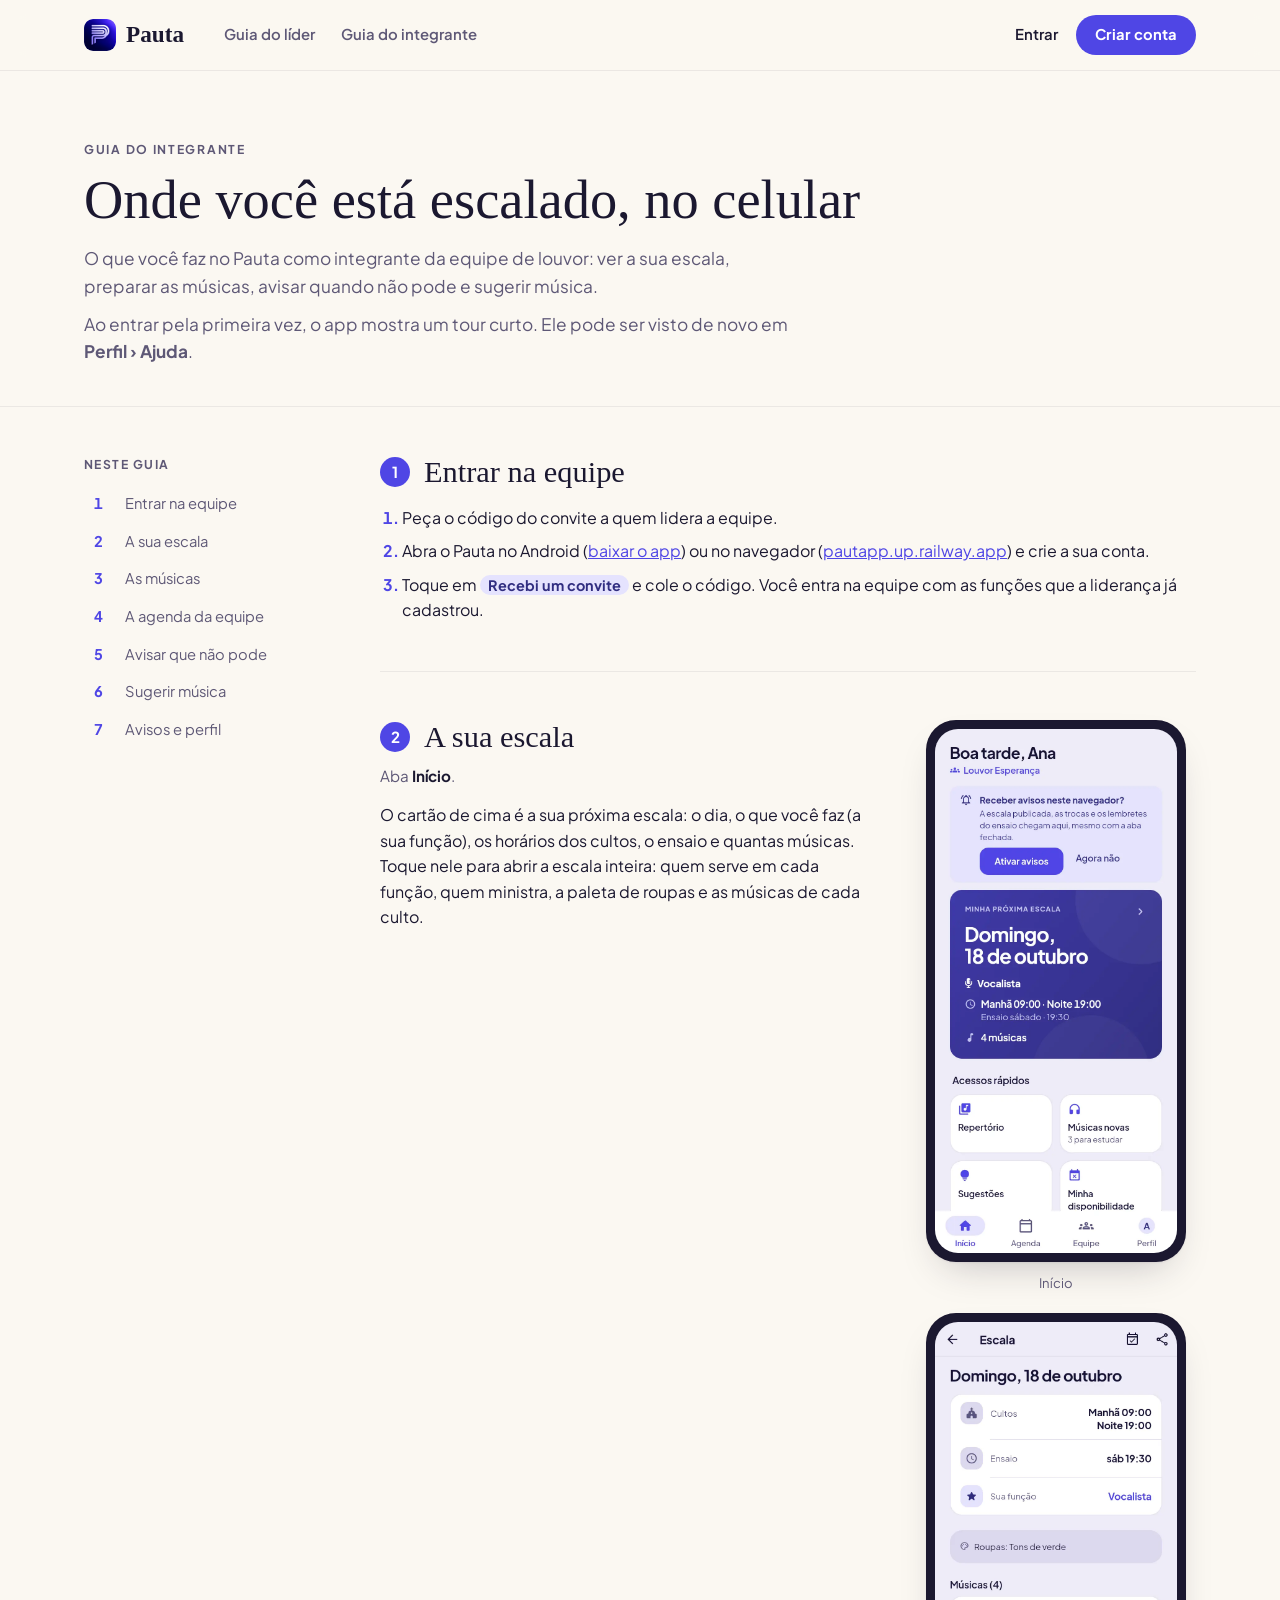
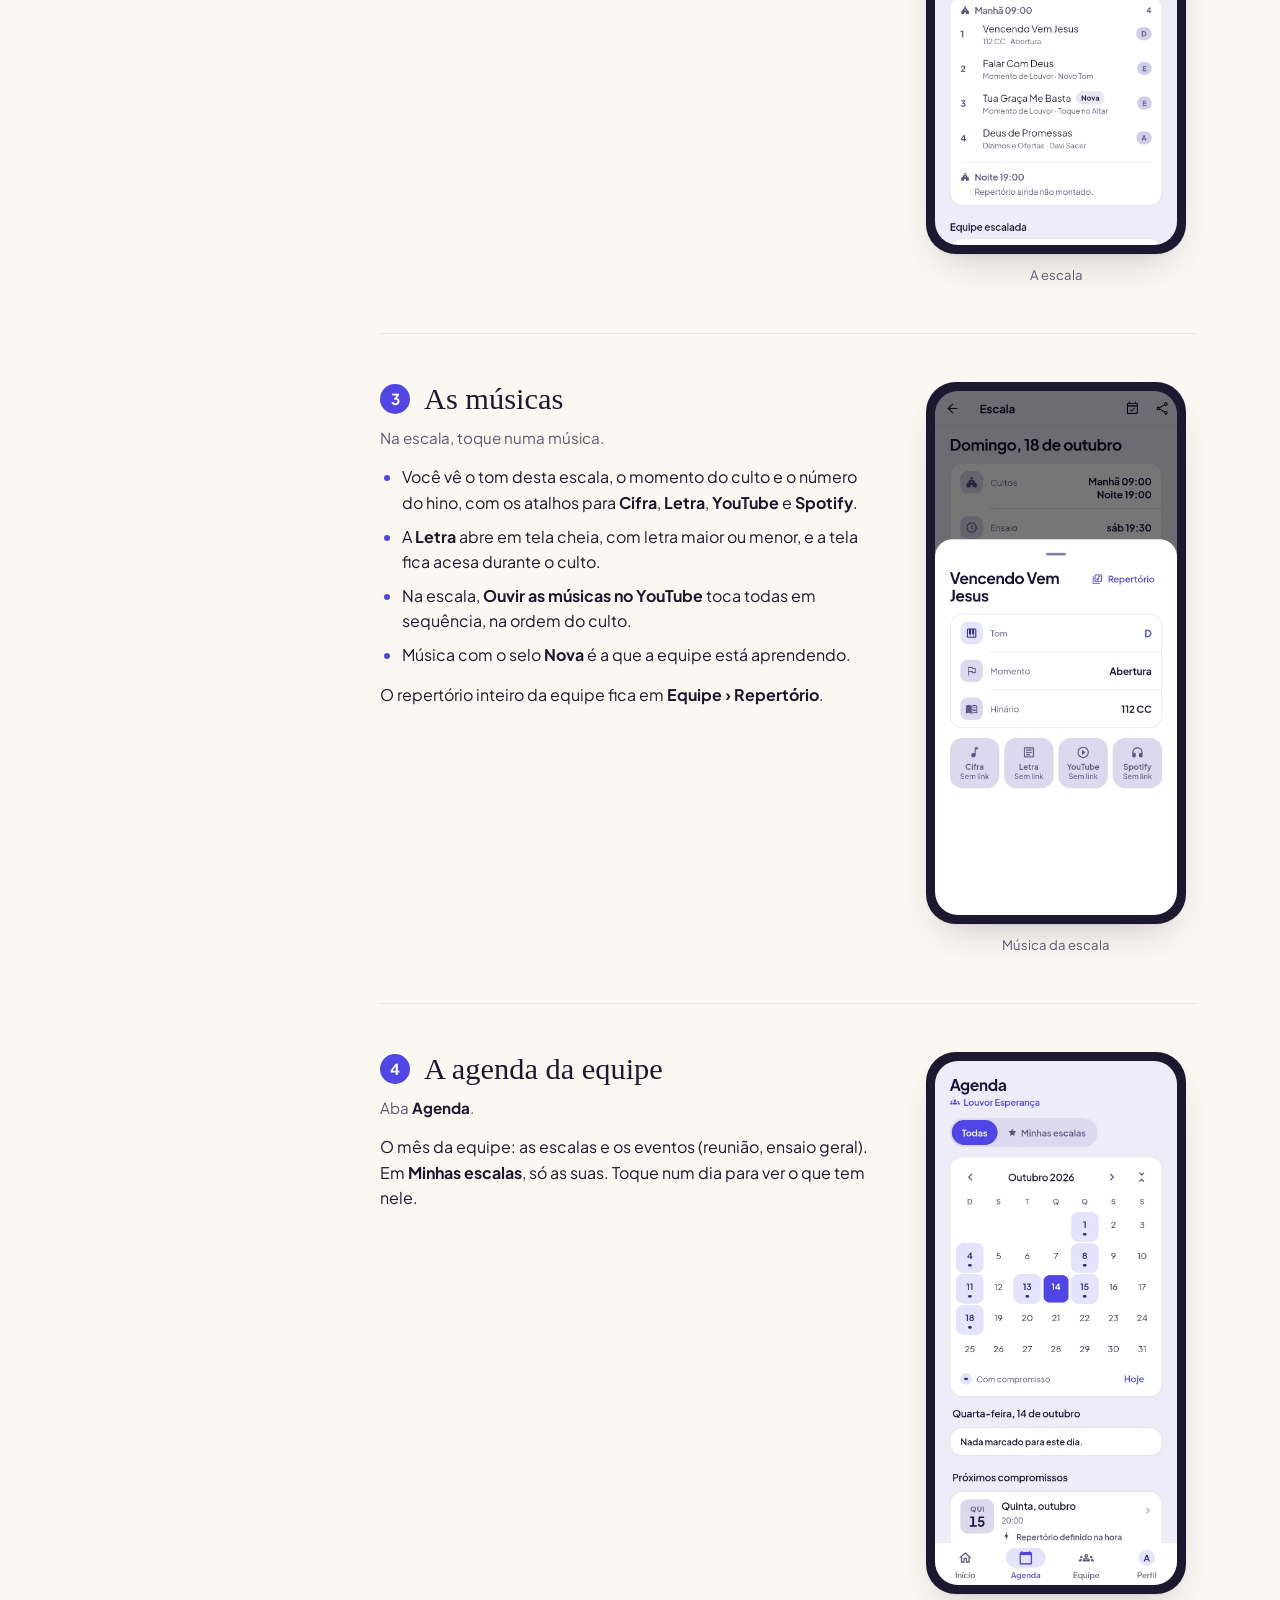
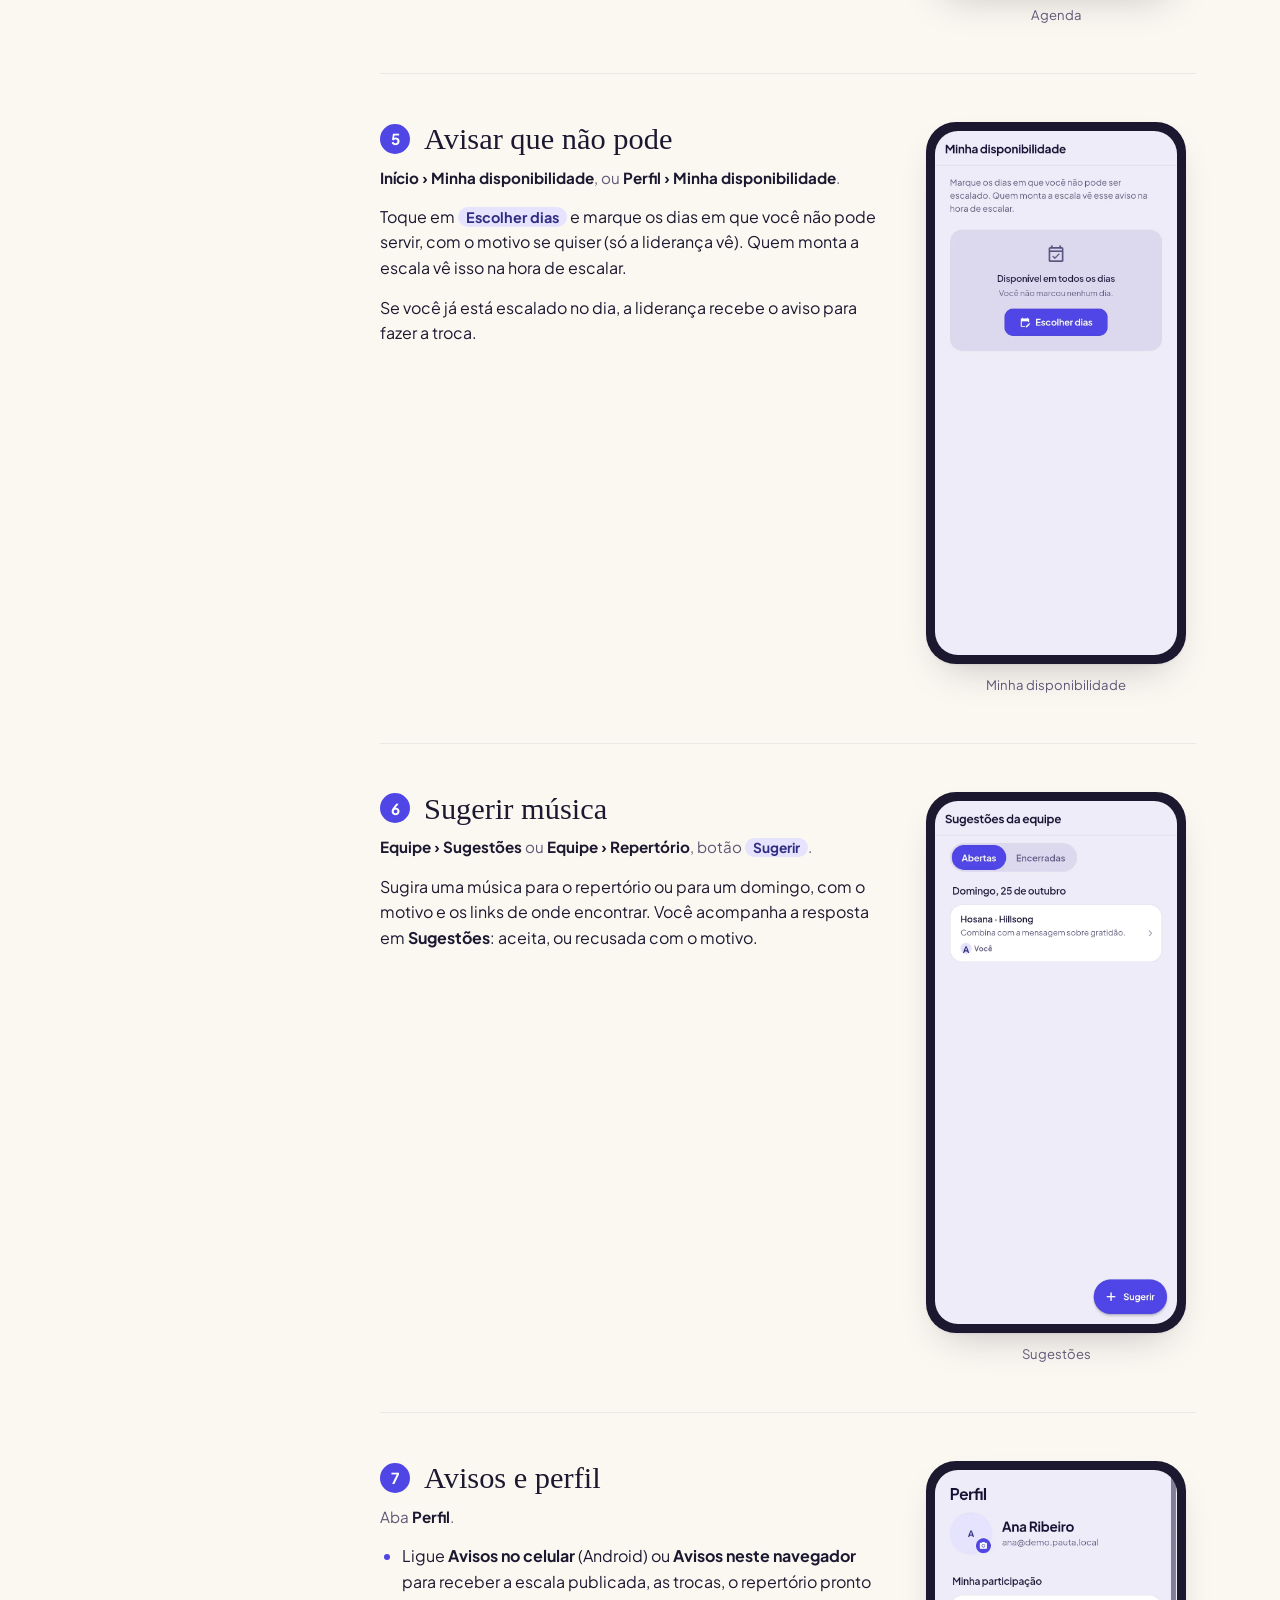
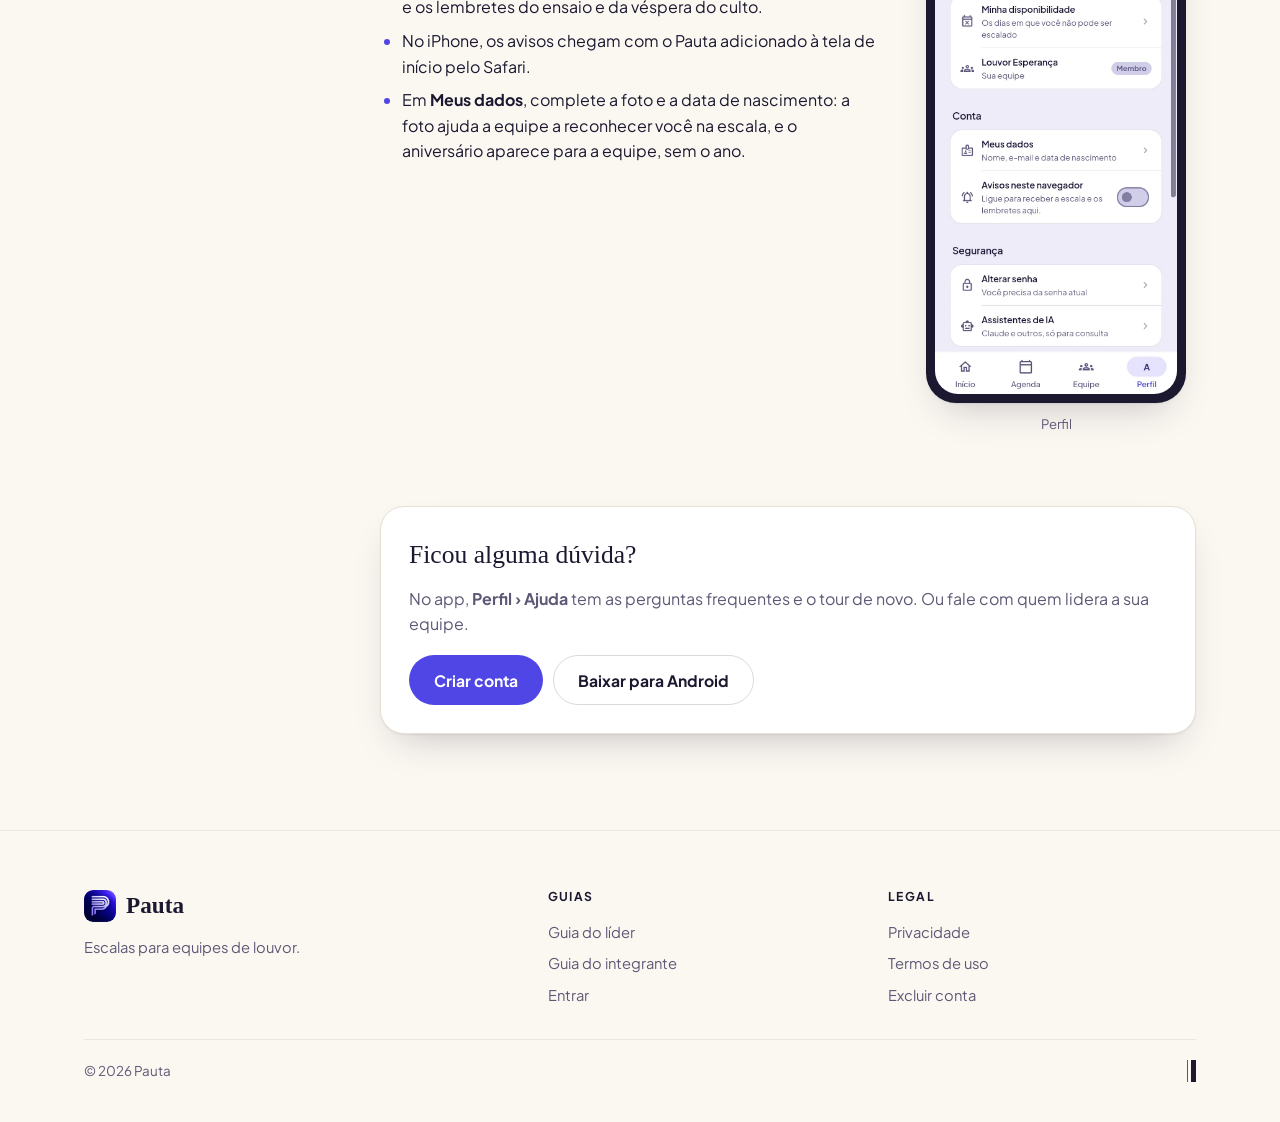
==== guia/integrante.html @ c41eb075 "Guias do líder e do integrante (guia/lider.html, guia/integrante.html): passo a passo com capturas r" ====
<!DOCTYPE html>
<html lang="pt-BR">
<head>
  <meta charset="UTF-8">
  <meta name="viewport" content="width=device-width, initial-scale=1">
  <title>Guia do integrante — Pauta</title>
  <meta name="description" content="Como entrar na equipe pelo convite, ver onde você está escalado, ouvir as músicas, avisar que não pode e sugerir música no Pauta.">
  <meta name="theme-color" content="#FBF8F2">
  <link rel="icon" type="image/png" sizes="32x32" href="/assets/img/icon-32.png">
  <link rel="apple-touch-icon" href="/assets/img/icon-180.png">
  <link rel="preload" href="/assets/fonts/PlusJakartaSans-Regular.ttf" as="font" type="font/ttf" crossorigin>
  <link rel="stylesheet" href="/assets/styles.css">

  <meta property="og:type" content="article">
  <meta property="og:locale" content="pt_BR">
  <meta property="og:site_name" content="Pauta">
  <meta property="og:title" content="Guia do integrante — Pauta">
  <meta property="og:description" content="Onde você está escalado, as músicas e os avisos, no celular.">
  <meta property="og:url" content="https://pauta-louvor.up.railway.app/guia/integrante.html">
  <meta property="og:image" content="https://pauta-louvor.up.railway.app/assets/img/og.png">
  <link rel="canonical" href="https://pauta-louvor.up.railway.app/guia/integrante.html">
  <!--
    Descreve o app de hoje, com capturas da equipe fictícia "Louvor Esperança"
    (banco local). Mudou um fluxo citado aqui: mude o guia e a captura na
    mesma entrega. Ver docs/produto/onboarding.md, "Mapa do conteúdo".
  -->
</head>
<body>
  <a class="skip" href="#conteudo">Pular para o conteúdo</a>

  <header class="topbar">
    <div class="wrap">
      <a class="brand" href="/" aria-label="Pauta, início">
        <img src="/assets/img/icon-96.png" alt="" width="32" height="32">
        <span>Pauta</span>
      </a>
      <nav class="nav" aria-label="Guias">
        <a href="/guia/lider.html">Guia do líder</a>
        <a href="/guia/integrante.html" aria-current="page">Guia do integrante</a>
      </nav>
      <div class="topbar-actions">
        <a class="login" href="https://pautapp.up.railway.app/#/login">Entrar</a>
        <a class="btn btn-primary btn-sm" href="https://pautapp.up.railway.app/#/cadastro">Criar conta</a>
      </div>
    </div>
  </header>

  <main id="conteudo">
    <section class="guia-topo">
      <div class="wrap">
        <span class="eyebrow">Guia do integrante</span>
        <h1>Onde você está escalado, no celular</h1>
        <p class="lead">O que você faz no Pauta como integrante da equipe de louvor: ver a sua escala, preparar as músicas, avisar quando não pode e sugerir música.</p>
        <p class="lead">Ao entrar pela primeira vez, o app mostra um tour curto. Ele pode ser visto de novo em <b>Perfil › Ajuda</b>.</p>
      </div>
    </section>

    <div class="wrap guia">
      <nav class="indice" aria-label="Neste guia">
        <details open>
          <summary>Neste guia</summary>
          <h2>Neste guia</h2>
          <ol>
            <li><a href="#entrar">Entrar na equipe</a></li>
            <li><a href="#escala">A sua escala</a></li>
            <li><a href="#musicas">As músicas</a></li>
            <li><a href="#agenda">A agenda da equipe</a></li>
            <li><a href="#disponibilidade">Avisar que não pode</a></li>
            <li><a href="#sugerir">Sugerir música</a></li>
            <li><a href="#avisos">Avisos e perfil</a></li>
          </ol>
        </details>
      </nav>

      <div>
        <section class="passo so-texto" id="entrar">
          <div>
            <h2><span class="n">1</span>Entrar na equipe</h2>
            <ol>
              <li>Peça o código do convite a quem lidera a equipe.</li>
              <li>Abra o Pauta no Android (<a href="https://github.com/simonscabello/pauta-app/releases/latest/download/louve.apk">baixar o app</a>) ou no navegador (<a href="https://pautapp.up.railway.app">pautapp.up.railway.app</a>) e crie a sua conta.</li>
              <li>Toque em <kbd>Recebi um convite</kbd> e cole o código. Você entra na equipe com as funções que a liderança já cadastrou.</li>
            </ol>
          </div>
        </section>

        <section class="passo" id="escala">
          <div>
            <h2><span class="n">2</span>A sua escala</h2>
            <p class="onde">Aba <b>Início</b>.</p>
            <p>O cartão de cima é a sua próxima escala: o dia, o que você faz (a sua função), os horários dos cultos, o ensaio e quantas músicas. Toque nele para abrir a escala inteira: quem serve em cada função, quem ministra, a paleta de roupas e as músicas de cada culto.</p>
          </div>
          <div class="telas">
            <figure class="celular"><div class="moldura"><img src="/assets/img/guia/membro-inicio-202610.webp" alt="Início, com a próxima escala da pessoa no topo" width="390" height="844" loading="lazy"></div><figcaption>Início</figcaption></figure>
            <figure class="celular"><div class="moldura"><img src="/assets/img/guia/membro-escala-202610.webp" alt="A escala, com cultos, ensaio, a sua função e as músicas" width="390" height="844" loading="lazy"></div><figcaption>A escala</figcaption></figure>
          </div>
        </section>

        <section class="passo" id="musicas">
          <div>
            <h2><span class="n">3</span>As músicas</h2>
            <p class="onde">Na escala, toque numa música.</p>
            <ul>
              <li>Você vê o tom desta escala, o momento do culto e o número do hino, com os atalhos para <b>Cifra</b>, <b>Letra</b>, <b>YouTube</b> e <b>Spotify</b>.</li>
              <li>A <b>Letra</b> abre em tela cheia, com letra maior ou menor, e a tela fica acesa durante o culto.</li>
              <li>Na escala, <b>Ouvir as músicas no YouTube</b> toca todas em sequência, na ordem do culto.</li>
              <li>Música com o selo <b>Nova</b> é a que a equipe está aprendendo.</li>
            </ul>
            <p>O repertório inteiro da equipe fica em <b>Equipe › Repertório</b>.</p>
          </div>
          <div class="telas">
            <figure class="celular"><div class="moldura"><img src="/assets/img/guia/membro-musica-202610.webp" alt="Detalhe da música na escala, com tom, momento, hinário e os atalhos" width="390" height="844" loading="lazy"></div><figcaption>Música da escala</figcaption></figure>
          </div>
        </section>

        <section class="passo" id="agenda">
          <div>
            <h2><span class="n">4</span>A agenda da equipe</h2>
            <p class="onde">Aba <b>Agenda</b>.</p>
            <p>O mês da equipe: as escalas e os eventos (reunião, ensaio geral). Em <b>Minhas escalas</b>, só as suas. Toque num dia para ver o que tem nele.</p>
          </div>
          <div class="telas">
            <figure class="celular"><div class="moldura"><img src="/assets/img/guia/membro-agenda-202610.webp" alt="Agenda com o calendário do mês" width="390" height="844" loading="lazy"></div><figcaption>Agenda</figcaption></figure>
          </div>
        </section>

        <section class="passo" id="disponibilidade">
          <div>
            <h2><span class="n">5</span>Avisar que não pode</h2>
            <p class="onde"><b>Início › Minha disponibilidade</b>, ou <b>Perfil › Minha disponibilidade</b>.</p>
            <p>Toque em <kbd>Escolher dias</kbd> e marque os dias em que você não pode servir, com o motivo se quiser (só a liderança vê). Quem monta a escala vê isso na hora de escalar.</p>
            <p>Se você já está escalado no dia, a liderança recebe o aviso para fazer a troca.</p>
          </div>
          <div class="telas">
            <figure class="celular"><div class="moldura"><img src="/assets/img/guia/membro-disponibilidade-202610.webp" alt="Minha disponibilidade, com o botão Escolher dias" width="390" height="844" loading="lazy"></div><figcaption>Minha disponibilidade</figcaption></figure>
          </div>
        </section>

        <section class="passo" id="sugerir">
          <div>
            <h2><span class="n">6</span>Sugerir música</h2>
            <p class="onde"><b>Equipe › Sugestões</b> ou <b>Equipe › Repertório</b>, botão <kbd>Sugerir</kbd>.</p>
            <p>Sugira uma música para o repertório ou para um domingo, com o motivo e os links de onde encontrar. Você acompanha a resposta em <b>Sugestões</b>: aceita, ou recusada com o motivo.</p>
          </div>
          <div class="telas">
            <figure class="celular"><div class="moldura"><img src="/assets/img/guia/membro-sugestoes-202610.webp" alt="Sugestões da equipe, com uma sugestão sua aberta" width="390" height="844" loading="lazy"></div><figcaption>Sugestões</figcaption></figure>
          </div>
        </section>

        <section class="passo" id="avisos">
          <div>
            <h2><span class="n">7</span>Avisos e perfil</h2>
            <p class="onde">Aba <b>Perfil</b>.</p>
            <ul>
              <li>Ligue <b>Avisos no celular</b> (Android) ou <b>Avisos neste navegador</b> para receber a escala publicada, as trocas, o repertório pronto e os lembretes do ensaio e da véspera do culto.</li>
              <li>No iPhone, os avisos chegam com o Pauta adicionado à tela de início pelo Safari.</li>
              <li>Em <b>Meus dados</b>, complete a foto e a data de nascimento: a foto ajuda a equipe a reconhecer você na escala, e o aniversário aparece para a equipe, sem o ano.</li>
            </ul>
          </div>
          <div class="telas">
            <figure class="celular"><div class="moldura"><img src="/assets/img/guia/membro-perfil-202610.webp" alt="Perfil, com Minha disponibilidade, Meus dados e os avisos" width="390" height="844" loading="lazy"></div><figcaption>Perfil</figcaption></figure>
          </div>
        </section>

        <div class="guia-fim">
          <h2>Ficou alguma dúvida?</h2>
          <p>No app, <b>Perfil › Ajuda</b> tem as perguntas frequentes e o tour de novo. Ou fale com quem lidera a sua equipe.</p>
          <div class="ctas">
            <a class="btn btn-primary" href="https://pautapp.up.railway.app/#/cadastro">Criar conta</a>
            <a class="btn btn-line" href="https://github.com/simonscabello/pauta-app/releases/latest/download/louve.apk">Baixar para Android</a>
          </div>
        </div>
      </div>
    </div>
  </main>

  <footer id="contato">
    <div class="wrap">
      <div class="cols">
        <div class="about">
          <a class="brand" href="/"><img src="/assets/img/icon-96.png" alt="" width="32" height="32"><span>Pauta</span></a>
          <p>Escalas para equipes de louvor.</p>
        </div>
        <div>
          <h4>Guias</h4>
          <ul>
            <li><a href="/guia/lider.html">Guia do líder</a></li>
            <li><a href="/guia/integrante.html">Guia do integrante</a></li>
            <li><a href="https://pautapp.up.railway.app/#/login">Entrar</a></li>
          </ul>
        </div>
        <div>
          <h4>Legal</h4>
          <ul>
            <li><a href="https://pautapp.up.railway.app/privacidade.html">Privacidade</a></li>
            <li><a href="https://pautapp.up.railway.app/termos.html">Termos de uso</a></li>
            <li><a href="https://pautapp.up.railway.app/excluir-conta.html">Excluir conta</a></li>
          </ul>
        </div>
      </div>
      <div class="copy">
        <span>© 2026 Pauta</span>
        <span class="fim" aria-hidden="true" title="Fim"><i></i><i></i></span>
      </div>
    </div>
  </footer>
</body>
</html>
---- assets/styles.css ----
/*
  Site de apresentação do Pauta. Sem build: este arquivo é servido como está.
  Identidade própria: papel de partitura, a pauta como fio condutor e a
  semana de uma escala contada dia a dia. As cores da marca vêm de
  app/lib/core/theme/app_colors.dart.
  A fonte de título é uma pilha de serifadas do sistema (Palatino no Windows,
  Iowan no Apple, Georgia no resto): nada é baixado de terceiros.
*/

@font-face {
  font-family: "Plus Jakarta Sans";
  src: url("fonts/PlusJakartaSans-Regular.ttf") format("truetype");
  font-weight: 400; font-style: normal; font-display: swap;
}
@font-face {
  font-family: "Plus Jakarta Sans";
  src: url("fonts/PlusJakartaSans-SemiBold.ttf") format("truetype");
  font-weight: 600; font-style: normal; font-display: swap;
}
@font-face {
  font-family: "Plus Jakarta Sans";
  src: url("fonts/PlusJakartaSans-Bold.ttf") format("truetype");
  font-weight: 700 800; font-style: normal; font-display: swap;
}

:root {
  --serif: "Iowan Old Style", "Palatino Linotype", "Book Antiqua", Palatino, Georgia, serif;
  --sans: "Plus Jakarta Sans", system-ui, -apple-system, "Segoe UI", Roboto, sans-serif;

  --paper: #FBF8F2;
  --paper-2: #F3EEE3;
  --card: #FFFFFF;
  --ink: #1B1830;
  --ink-soft: #5E5876;
  --staff: rgba(27, 24, 48, .16);
  --staff-soft: rgba(27, 24, 48, .07);
  --line: #E7E1D3;
  --brand: #4F46E5;
  --brand-ink: #312E81;
  --brand-soft: #E5E3FE;
  --mark: #FDE68A;
  --mark-ink: #1B1830;
  --amber-bg: #FDECD3;
  --amber-ink: #7A3E00;
  --shadow: 0 1px 2px rgba(27, 24, 48, .06), 0 18px 40px -18px rgba(27, 24, 48, .28);

  --wrap: 1160px;
  --gutter: 24px;
  color-scheme: light;
}

@media (prefers-color-scheme: dark) {
  :root:not([data-theme="light"]) {
    --paper: #15131F;
    --paper-2: #1B1928;
    --card: #232036;
    --ink: #F1EEE6;
    --ink-soft: #B3AEC4;
    --staff: rgba(241, 238, 230, .18);
    --staff-soft: rgba(241, 238, 230, .07);
    --line: #34304A;
    --brand: #B4ABFF;
    --brand-ink: #D9D4FF;
    --brand-soft: #2E2A4B;
    --mark: rgba(250, 204, 21, .3);
    --mark-ink: #F1EEE6;
    --amber-bg: #5A3405;
    --amber-ink: #FDECD3;
    --shadow: 0 1px 2px rgba(0, 0, 0, .4), 0 18px 40px -18px rgba(0, 0, 0, .7);
    color-scheme: dark;
  }
}
:root[data-theme="dark"] {
  --paper: #15131F; --paper-2: #1B1928; --card: #232036; --ink: #F1EEE6;
  --ink-soft: #B3AEC4; --staff: rgba(241, 238, 230, .18); --staff-soft: rgba(241, 238, 230, .07);
  --line: #34304A; --brand: #B4ABFF; --brand-ink: #D9D4FF; --brand-soft: #2E2A4B;
  --mark: rgba(250, 204, 21, .3); --mark-ink: #F1EEE6; --amber-bg: #5A3405; --amber-ink: #FDECD3;
  --shadow: 0 1px 2px rgba(0, 0, 0, .4), 0 18px 40px -18px rgba(0, 0, 0, .7);
  color-scheme: dark;
}

*, *::before, *::after { box-sizing: border-box; }
html { scroll-behavior: smooth; scroll-padding-top: 84px; -webkit-text-size-adjust: 100%; }
@media (prefers-reduced-motion: reduce) { html { scroll-behavior: auto; } }
body {
  margin: 0; background: var(--paper); color: var(--ink);
  font: 16px/1.6 var(--sans); -webkit-font-smoothing: antialiased; overflow-x: hidden;
}
img { max-width: 100%; display: block; }
a { color: var(--brand); }
p { margin: 0; }
h1, h2, h3 { margin: 0; }
:focus-visible { outline: 3px solid var(--brand); outline-offset: 3px; border-radius: 6px; }
.wrap { width: 100%; max-width: var(--wrap); margin: 0 auto; padding: 0 var(--gutter); }
@media (max-width: 480px) { :root { --gutter: 16px; } }
.skip { position: absolute; left: 12px; top: -60px; z-index: 100; background: var(--card); color: var(--ink); padding: 8px 14px; border-radius: 10px; }
.skip:focus { top: 12px; }

/* marca-texto: o grifo que o músico faz na partitura */
.hl {
  background: linear-gradient(transparent 68%, var(--mark) 68%, var(--mark) 98%, transparent 98%);
  padding: 0 .08em; color: inherit;
}

/* ---------- botões ---------- */
.btn {
  display: inline-flex; align-items: center; justify-content: center; gap: 8px;
  min-height: 50px; padding: 0 24px; border-radius: 999px;
  font: inherit; font-weight: 700; font-size: .98rem; text-decoration: none;
  border: 1.5px solid transparent; white-space: nowrap;
  transition: transform .15s ease, background-color .15s ease, border-color .15s ease;
}
.btn:hover { transform: translateY(-1px); }
.btn svg { width: 18px; height: 18px; flex: none; }
.btn-primary { background: #4F46E5; color: #fff; }
.btn-primary:hover { background: #4338CA; }
.btn-line { color: var(--ink); border-color: var(--staff); background: transparent; }
.btn-line:hover { border-color: var(--ink); }
.btn-sm { min-height: 40px; padding: 0 18px; font-size: .92rem; }

/* ---------- cabeçalho ---------- */
.topbar {
  position: sticky; top: 0; z-index: 50;
  background: color-mix(in srgb, var(--paper) 86%, transparent);
  backdrop-filter: saturate(140%) blur(12px); -webkit-backdrop-filter: saturate(140%) blur(12px);
  border-bottom: 1px solid var(--staff-soft);
}
.topbar .wrap { display: flex; align-items: center; gap: 28px; height: 70px; }
.brand { display: inline-flex; align-items: center; gap: 10px; color: var(--ink); text-decoration: none; font-family: var(--serif); font-size: 1.45rem; font-weight: 600; }
.brand img { width: 32px; height: 32px; border-radius: 9px; }
.nav { display: flex; gap: 2px; }
.nav a { color: var(--ink-soft); text-decoration: none; font-weight: 600; font-size: .93rem; padding: 8px 12px; border-radius: 999px; }
.nav a:hover { color: var(--ink); background: var(--staff-soft); }
.topbar-actions { margin-left: auto; display: flex; align-items: center; gap: 6px; }
.topbar-actions .login { color: var(--ink); text-decoration: none; font-weight: 600; font-size: .93rem; padding: 8px 12px; }
.topbar-actions .login:hover { text-decoration: underline; }
@media (max-width: 900px) { .nav { display: none; } }
@media (max-width: 380px) { .brand span { display: none; } }

/* ---------- topo ---------- */
.hero { position: relative; padding: 64px 0 96px; }
.hero .grid {
  display: grid; grid-template-columns: minmax(0, 1.05fr) minmax(0, .95fr);
  gap: 40px; align-items: center;
}
.kicker {
  display: inline-block; font-size: .78rem; font-weight: 700; letter-spacing: .14em;
  text-transform: uppercase; color: var(--ink-soft);
}
.kicker::before { content: "𝄞"; font-family: var(--serif); font-size: 1.35em; margin-right: 8px; color: var(--brand); vertical-align: -2px; letter-spacing: 0; }
.hero h1 {
  font-family: var(--serif); font-weight: 400; letter-spacing: -.015em;
  font-size: clamp(3rem, 7.4vw, 5.6rem); line-height: .98; margin: 22px 0 26px;
}
.hero h1 em { font-style: italic; color: var(--brand); }
.hero .lead { font-size: 1.15rem; color: var(--ink-soft); max-width: 31em; }
.hero .lead strong { color: var(--ink); font-weight: 600; }
.ctas { display: flex; flex-wrap: wrap; gap: 12px; margin-top: 32px; }
.fine { margin-top: 18px; font-size: .88rem; color: var(--ink-soft); }

@media (max-width: 940px) {
  .hero { padding-top: 40px; padding-bottom: 64px; }
  .hero .grid { grid-template-columns: 1fr; gap: 48px; }
}
@media (max-width: 480px) { .ctas .btn { width: 100%; } }

/* celular e avisos */
.stage { position: relative; display: flex; justify-content: flex-end; padding: 20px 28px 10px 0; }
.phone {
  position: relative; width: 262px; background: #16142A; border-radius: 42px; padding: 10px;
  box-shadow: 0 40px 80px -30px rgba(27, 24, 48, .55), 0 0 0 1px rgba(255, 255, 255, .06) inset;
  transform: rotate(2.5deg);
}
.phone .screen { border-radius: 33px; overflow: hidden; background: #F6F5FC; color: #161236; position: relative; }
.phone .notch { position: absolute; top: 8px; left: 50%; transform: translateX(-50%); width: 80px; height: 20px; border-radius: 12px; background: #16142A; z-index: 2; }

.m-status { display: flex; justify-content: space-between; padding: 12px 20px 4px; font-size: .62rem; font-weight: 700; }
.m-head { padding: 10px 16px 8px; }
.m-team { font-size: .6rem; font-weight: 700; color: #59547F; letter-spacing: .03em; }
.m-title { font-size: 1.05rem; font-weight: 800; letter-spacing: -.01em; }
.m-hero { margin: 4px 12px 10px; padding: 14px; border-radius: 18px; color: #fff; background: linear-gradient(135deg, #312E81, #4F46E5); }
.m-kicker { font-size: .54rem; font-weight: 700; letter-spacing: .12em; text-transform: uppercase; color: #C7D2FE; }
.m-date { font-size: 1rem; font-weight: 800; margin: 4px 0 2px; }
.m-sub { font-size: .64rem; color: #D4D0FA; }
.m-role { display: inline-flex; align-items: center; gap: 6px; margin-top: 10px; background: #EDE9FE; color: #312E81; font-size: .62rem; font-weight: 700; padding: 5px 10px; border-radius: 999px; }
.m-role b { background: #4F46E5; color: #fff; font-size: .48rem; padding: 2px 6px; border-radius: 999px; letter-spacing: .06em; }
.m-songs { margin-top: 10px; border-top: 1px solid rgba(255, 255, 255, .18); padding-top: 8px; display: grid; gap: 4px; }
.m-song { display: flex; justify-content: space-between; font-size: .62rem; color: #EDE9FE; }
.m-song span:last-child { font-weight: 700; color: #fff; }
.m-next { font-size: .58rem; color: #C7D2FE; margin-top: 8px; }
.m-grid { display: grid; grid-template-columns: 1fr 1fr; gap: 8px; padding: 0 12px 14px; }
.m-tile { background: #fff; border-radius: 14px; padding: 10px; border: 1px solid #E2E1F0; }
.m-tile strong { display: block; font-size: .62rem; }
.m-tile small { display: block; font-size: .54rem; color: #59547F; }
.m-nav { display: flex; justify-content: space-around; border-top: 1px solid #E2E1F0; background: #fff; padding: 9px 0 13px; font-size: .52rem; font-weight: 600; color: #59547F; }
.m-nav .on { color: #312E81; background: #E5E3FE; border-radius: 999px; padding: 1px 10px; }

.toast {
  position: absolute; z-index: 3; width: 290px; display: grid; grid-template-columns: 30px 1fr; gap: 10px;
  background: color-mix(in srgb, var(--card) 94%, transparent);
  backdrop-filter: blur(10px); -webkit-backdrop-filter: blur(10px);
  border: 1px solid var(--line); border-radius: 18px; padding: 12px 14px; box-shadow: var(--shadow);
  font-size: .8rem; line-height: 1.35;
}
.toast img { width: 30px; height: 30px; border-radius: 8px; }
.toast .meta { font-size: .68rem; color: var(--ink-soft); margin-bottom: 2px; }
.toast strong { display: block; font-weight: 700; color: var(--ink); }
.toast span { color: var(--ink-soft); }
.stage .toast { width: 236px; }
.stage .toast.t1 { left: 0; top: 36px; transform: rotate(-2deg); }
.stage .toast.t2 { left: 20px; bottom: 44px; transform: rotate(1.5deg); }
@media (max-width: 940px) { .stage { justify-content: center; padding-right: 0; } .stage .toast.t1 { left: 4%; } .stage .toast.t2 { left: auto; right: 4%; } }
@media (max-width: 560px) {
  .stage { flex-direction: column; align-items: center; gap: 12px; }
  .stage .toast { position: relative; left: auto !important; right: auto !important; top: auto !important; bottom: auto !important; transform: none !important; width: 100%; max-width: 340px; }
  .stage .toast.t1 { order: -1; }
  .phone { transform: none; }
}

/* ---------- a pauta com os dias da semana ---------- */
.staff-band { padding: 72px 0 8px; }
.staff {
  position: relative; height: 96px; margin: 0 auto; max-width: 980px;
  background: repeating-linear-gradient(180deg, var(--staff) 0 1.5px, transparent 1.5px 20px) 0 8px / 100% 82px no-repeat;
}
.staff::before, .staff::after { /* barras de compasso nas pontas */
  content: ""; position: absolute; top: 8px; height: 82px; width: 2px; background: var(--staff);
}
.staff::before { left: 0; }
.staff::after { right: 0; width: 5px; box-shadow: -7px 0 0 -3px var(--staff); }
.note {
  position: absolute; width: 60px; margin-left: -30px; height: 100%; top: 0;
  display: block; text-decoration: none;
}
.note i {
  /* cabeça da nota: uma mínima (vazada) nos dias úteis, preenchida no domingo */
  position: absolute; left: 50%; width: 22px; height: 16px; margin-left: -11px;
  border: 2.5px solid var(--ink); border-radius: 50%; transform: rotate(-22deg);
  background: var(--paper); transition: transform .2s ease, border-color .2s ease;
}
.note i::after {
  content: ""; position: absolute; right: -3px; bottom: 5px; width: 2.5px; height: 42px;
  background: var(--ink); transform: rotate(22deg); transform-origin: bottom;
}
.note:hover i, .note:focus-visible i { border-color: var(--brand); transform: rotate(-22deg) scale(1.12); }
.note.sun i { background: var(--brand); border-color: var(--brand); }
.note.sun i::after { background: var(--brand); }
.note b {
  position: absolute; left: 0; right: 0; top: 104px; text-align: center;
  font-size: .72rem; font-weight: 700; letter-spacing: .1em; text-transform: uppercase; color: var(--ink-soft);
}
.note.sun b { color: var(--brand); }
.note:hover b { color: var(--ink); }
.staff-caption { text-align: center; margin-top: 52px; font-family: var(--serif); font-style: italic; font-size: 1.1rem; color: var(--ink-soft); }
@media (max-width: 560px) {
  .note { width: 44px; margin-left: -22px; }
  .note b { font-size: .64rem; letter-spacing: .04em; }
}

/* ---------- a semana ---------- */
.week { padding: 104px 0 112px; }
.section-head { max-width: 760px; margin: 0 auto 64px; text-align: center; }
.section-head h2 { font-family: var(--serif); font-weight: 400; font-size: clamp(2.2rem, 4.6vw, 3.5rem); line-height: 1.05; letter-spacing: -.01em; margin-top: 14px; }
.section-head h2 em { font-style: italic; color: var(--brand); }
.section-head p { color: var(--ink-soft); font-size: 1.1rem; margin-top: 18px; }

.days { position: relative; max-width: 1040px; margin: 0 auto; }
.days::before { /* o fio que liga os dias */
  content: ""; position: absolute; left: 118px; top: 12px; bottom: 12px; width: 2px;
  background: linear-gradient(var(--staff), var(--staff)) center / 2px 100% no-repeat;
}
.day {
  position: relative; display: grid; grid-template-columns: 96px minmax(0, 1fr) minmax(0, 1.05fr);
  gap: 0 56px; align-items: start; padding: 0 0 72px;
}
.day:last-child { padding-bottom: 0; }
.day .when { text-align: right; padding-top: 2px; }
.day .when .d { font-family: var(--serif); font-size: 1.55rem; line-height: 1; display: block; }
.day .when .who { display: block; margin-top: 8px; font-size: .68rem; font-weight: 700; letter-spacing: .1em; text-transform: uppercase; color: var(--ink-soft); }
.day::before { /* o ponto no fio */
  content: ""; position: absolute; left: 111px; top: 6px; width: 16px; height: 16px; border-radius: 50%;
  background: var(--paper); border: 2.5px solid var(--ink);
}
.day.sun::before { background: var(--brand); border-color: var(--brand); }
.day .copy h3 { font-family: var(--serif); font-weight: 400; font-size: clamp(1.6rem, 2.6vw, 2.05rem); line-height: 1.12; }
.day .copy p { color: var(--ink-soft); margin-top: 12px; font-size: 1.02rem; }
.day .copy .aside { margin-top: 14px; font-size: .92rem; color: var(--ink-soft); border-left: 3px solid var(--mark); padding-left: 12px; }

@media (max-width: 860px) {
  .days::before { left: 7px; }
  .day { grid-template-columns: minmax(0, 1fr); gap: 18px; padding-left: 36px; padding-bottom: 64px; }
  .day::before { left: 0; }
  .day .when { text-align: left; display: flex; align-items: baseline; gap: 12px; }
  .day .when .who { margin-top: 0; }
}

/* ---------- recortes do app ---------- */
.snip {
  font-family: var(--sans);
  background: var(--card); border: 1px solid var(--line); border-radius: 22px;
  box-shadow: var(--shadow); padding: 18px; font-size: .88rem; color: var(--ink);
}
.snip .label { font-size: .7rem; font-weight: 700; letter-spacing: .1em; text-transform: uppercase; color: var(--ink-soft); margin-bottom: 10px; }
.snip-row { display: flex; align-items: center; gap: 12px; padding: 10px 0; border-top: 1px solid var(--line); }
.snip-row:first-of-type { border-top: 0; }
.datebox { flex: none; width: 44px; text-align: center; border-radius: 12px; background: var(--brand-soft); color: var(--brand-ink); padding: 5px 0; line-height: 1.05; }
.datebox small { display: block; font-size: .56rem; font-weight: 700; letter-spacing: .08em; }
.datebox strong { font-size: 1.1rem; }
.snip-row .t { flex: 1; min-width: 0; }
.snip-row .t strong { display: block; font-weight: 700; }
.snip-row .t span { display: block; font-size: .78rem; color: var(--ink-soft); }
.pill { font-family: var(--sans); flex: none; font-size: .68rem; font-weight: 700; padding: 3px 10px; border-radius: 999px; background: var(--paper-2); color: var(--ink-soft); }
.pill.draft { background: var(--amber-bg); color: var(--amber-ink); }
.pill.brand { background: var(--brand-soft); color: var(--brand-ink); }
.pill.warn { background: #F9DEDC; color: #8C1D18; }
.snip-btn { margin-top: 12px; display: block; text-align: center; font-weight: 700; font-size: .84rem; color: #fff; background: #4F46E5; border-radius: 12px; padding: 10px; }
.snip-btn.soft { background: var(--brand-soft); color: var(--brand-ink); }

.push { display: grid; grid-template-columns: 34px 1fr; gap: 12px; }
.push img { width: 34px; height: 34px; border-radius: 9px; }
.push .meta { font-size: .72rem; color: var(--ink-soft); }
.push strong { display: block; font-weight: 700; margin: 1px 0 2px; }
.push span { color: var(--ink-soft); font-size: .84rem; }
.snip + .snip { margin-top: 12px; }
.snip.small { padding: 14px 16px; }

.set-h { display: flex; justify-content: space-between; align-items: baseline; margin: 2px 0 6px; }
.set-h strong { font-size: .95rem; }
.moment { font-size: .66rem; font-weight: 700; letter-spacing: .08em; text-transform: uppercase; color: var(--brand); margin-top: 10px; }
.song { display: flex; align-items: center; gap: 10px; padding: 8px 0; border-top: 1px solid var(--line); }
.song:first-of-type { border-top: 0; }
.song .n { flex: 1; min-width: 0; }
.song .n strong { font-weight: 600; }
.song .n span { font-size: .76rem; color: var(--ink-soft); margin-left: 4px; }
.key { flex: none; width: 30px; height: 30px; display: grid; place-items: center; border-radius: 9px; background: var(--paper-2); font-weight: 800; font-size: .82rem; }
.chips { display: flex; flex-wrap: wrap; gap: 6px; margin-top: 12px; }
.chip { font-size: .72rem; font-weight: 700; padding: 5px 10px; border-radius: 999px; border: 1px solid var(--line); color: var(--ink-soft); }

.quote { font-family: var(--serif); font-style: italic; font-size: 1.05rem; line-height: 1.45; margin: 10px 0 8px; }
.by { font-size: .78rem; color: var(--ink-soft); }

.lyrics { background: #0F0D1C; color: #F1EEE6; border-color: #2B2842; }
.lyrics .top { display: flex; justify-content: space-between; align-items: center; font-size: .78rem; color: #B3AEC4; }
.lyrics .top b { color: #fff; font-size: .9rem; }
.lyrics .ctrl { display: flex; gap: 6px; }
.lyrics .ctrl span { border: 1px solid #3A3654; border-radius: 8px; padding: 2px 8px; font-weight: 700; color: #E5E3FE; }
.lyrics .verse { margin: 18px 0; font-size: 1.12rem; line-height: 1.6; color: #F1EEE6; }
@media (max-width: 400px) { .lyrics .verse { font-size: .95rem; } }
.lyrics .next { display: flex; justify-content: space-between; border-top: 1px solid #2B2842; padding-top: 12px; font-size: .8rem; color: #B3AEC4; }
.lyrics .next b { color: #fff; }

/* ---------- chamada final ---------- */
.end { padding: 104px 0; text-align: center; }
.end.alt { background: var(--paper-2); }
.end h2 { font-family: var(--serif); font-weight: 400; font-size: clamp(2rem, 4.2vw, 3.1rem); line-height: 1.08; max-width: 760px; margin: 0 auto; }
.end h2 em { font-style: italic; color: var(--brand); }
.end p { color: var(--ink-soft); margin: 16px auto 0; max-width: 560px; font-size: 1.08rem; }
.end .ctas { justify-content: center; }

/* ================================================================
   Seções além da semana
   ================================================================ */

section.block { padding: 104px 0; }
section.block.alt { background: var(--paper-2); }
@media (max-width: 720px) { section.block { padding: 72px 0; } }
.staff-band.in-week { padding: 0 0 80px; }

/* ---------- antes e depois ---------- */
.versus { display: grid; grid-template-columns: minmax(0, 1fr) 72px minmax(0, 1fr); align-items: center; max-width: 1040px; margin: 0 auto; }
.versus .arrow { display: grid; place-items: center; color: var(--ink-soft); font-family: var(--serif); font-size: 2.4rem; }
@media (max-width: 860px) {
  .versus { grid-template-columns: minmax(0, 1fr); gap: 20px; }
  .versus .arrow { transform: rotate(90deg); font-size: 2rem; }
}
.cap { min-height: 24px; font-size: .72rem; font-weight: 700; letter-spacing: .12em; text-transform: uppercase; color: var(--ink-soft); margin-bottom: 12px; display: flex; justify-content: space-between; align-items: center; gap: 12px; }
.cap .unread { background: #25D366; color: #06331A; border-radius: 999px; padding: 1px 9px; letter-spacing: .02em; }

.group, .wa-wrap { --wa-bg: #E9E2D6; --wa-msg: #FFFFFF; --wa-me: #D9FDD3; --wa-text: #111B21; }
:root[data-theme="dark"] .group, :root[data-theme="dark"] .wa-wrap { --wa-bg: #0B141A; --wa-msg: #1F2C34; --wa-me: #005C4B; --wa-text: #E9EDEF; }
@media (prefers-color-scheme: dark) {
  :root:not([data-theme="light"]) .group, :root:not([data-theme="light"]) .wa-wrap { --wa-bg: #0B141A; --wa-msg: #1F2C34; --wa-me: #005C4B; --wa-text: #E9EDEF; }
}
.group {
  background: var(--wa-bg); color: var(--wa-text); border-radius: 26px; padding: 16px; box-shadow: var(--shadow);
  font-size: .86rem; display: grid; gap: 8px; position: relative; overflow: hidden;
}
.group .head { display: flex; align-items: center; gap: 10px; padding: 2px 4px 10px; border-bottom: 1px solid rgba(128, 128, 128, .2); margin-bottom: 18px; }
.group .head b { display: block; font-size: .92rem; }
.group .head span { font-size: .72rem; opacity: .65; }
.group .avatar { width: 34px; height: 34px; border-radius: 50%; background: #7C8B91; display: grid; place-items: center; color: #fff; font-weight: 700; flex: none; }
.msg { background: var(--wa-msg); border-radius: 4px 12px 12px 12px; padding: 7px 10px 5px; max-width: 86%; box-shadow: 0 1px 1px rgba(0, 0, 0, .1); line-height: 1.35; justify-self: start; }
.msg .who { display: block; font-size: .72rem; font-weight: 700; margin-bottom: 1px; }
.msg .t { display: block; text-align: right; font-size: .64rem; opacity: .55; margin-top: 1px; }
.msg.me { justify-self: end; background: var(--wa-me); border-radius: 12px 4px 12px 12px; }
.msg.faded { opacity: .45; }
.who.c1 { color: #1F7A4D; } .who.c2 { color: #B5456A; } .who.c3 { color: #3B6FB6; } .who.c4 { color: #A0600B; }

.answers { background: var(--card); border: 1px solid var(--line); border-radius: 26px; padding: 8px 22px; box-shadow: var(--shadow); }
.answer { display: grid; grid-template-columns: minmax(0, 1fr) auto; gap: 4px 16px; padding: 15px 0; border-top: 1px solid var(--line); align-items: center; }
.answer:first-child { border-top: 0; }
.answer .q { font-family: var(--serif); font-style: italic; font-size: 1.06rem; color: var(--ink-soft); }
.answer .where { grid-column: 1 / -1; font-size: .92rem; }
.answer .tag { font-size: .72rem; font-weight: 700; color: var(--brand-ink); background: var(--brand-soft); padding: 4px 10px; border-radius: 999px; white-space: nowrap; }

/* ---------- recursos em mosaico ---------- */
.bento { display: grid; grid-template-columns: repeat(6, minmax(0, 1fr)); gap: 16px; }
.tile {
  grid-column: span 2; background: var(--card); border: 1px solid var(--line); border-radius: 24px;
  padding: 24px; box-shadow: var(--shadow); display: flex; flex-direction: column; gap: 16px; min-width: 0;
}
.tile.w3 { grid-column: span 3; }
.tile.w4 { grid-column: span 4; }
@media (max-width: 960px) {
  .tile, .tile.w2, .tile.w3 { grid-column: span 3; }
  .tile.w4 { grid-column: span 6; }
}
@media (max-width: 720px) { .bento { grid-template-columns: minmax(0, 1fr); } .tile, .tile.w2, .tile.w3, .tile.w4 { grid-column: auto; } }
@media (max-width: 480px) { .tile { padding: 20px 18px; } }
/* No celular, a demonstração que só repete o texto (ou que ficaria pequena demais para ler) sai; o texto fica. */
@media (max-width: 720px) { .tile .hide-sm { display: none; } }
.tile h3 { font-family: var(--serif); font-weight: 400; font-size: 1.38rem; line-height: 1.15; }
.tile p { color: var(--ink-soft); margin-top: 6px; font-size: .93rem; }
.tile .demo.browser img { height: 210px; object-fit: cover; object-position: top left; }
.tile .demo.snip { padding: 14px 16px; }
.tile .demo { margin-top: auto; }
.tile .demo.snip { box-shadow: none; background: var(--paper); }
.tile .demo-note { font-size: .86rem; color: var(--ink-soft); }

.song .n .hist, .song .n .hist span { margin-left: 0; }
.hist { font-size: .76rem; color: var(--ink-soft); display: block; }
.hist .recent { color: var(--amber-ink); background: var(--amber-bg); border-radius: 6px; padding: 0 5px; }
.books { display: flex; flex-wrap: wrap; gap: 6px; margin-top: 14px; }
.book { font-size: .74rem; font-weight: 700; padding: 5px 11px; border-radius: 999px; background: var(--paper-2); color: var(--ink); border: 1px solid var(--line); }

.bars { display: grid; gap: 9px; }
.bar { display: grid; grid-template-columns: 64px minmax(0, 1fr) 26px; gap: 10px; align-items: center; font-size: .82rem; }
.bar i { display: block; height: 12px; border-radius: 6px; background: linear-gradient(90deg, #4F46E5, #7C74F0); }
.bar i.low { background: var(--staff); }
.bar b { text-align: right; font-weight: 700; }
.flags { display: flex; flex-wrap: wrap; gap: 8px; margin-top: 14px; }

.tile.dark {
  background: radial-gradient(520px 260px at 100% 0%, rgba(167, 139, 250, .35), transparent 60%), linear-gradient(140deg, #1E1B4B, #312E81);
  color: #fff; border-color: transparent;
}
.tile.dark p { color: #D4D0FA; }
.tile.dark .kicker, .tile.dark .kicker::before { color: #C7D2FE; }
.chat { display: grid; gap: 8px; font-size: .84rem; }
.bubble { padding: 8px 12px; border-radius: 16px; max-width: 88%; line-height: 1.4; }
.bubble.me { justify-self: end; background: #4F46E5; border-bottom-right-radius: 4px; }
.bubble.ai { background: rgba(255, 255, 255, .1); border-bottom-left-radius: 4px; color: #EDE9FE; justify-self: start; }
.bubble .file { display: block; font-size: .78rem; opacity: .85; margin-bottom: 3px; }
.ai-grid { display: grid; grid-template-columns: minmax(0, 1.1fr) minmax(0, .9fr); gap: 24px; align-items: center; }
@media (max-width: 960px) { .ai-grid { grid-template-columns: minmax(0, 1fr); } }

.teams { display: grid; gap: 8px; }
.teamrow { display: flex; justify-content: space-between; align-items: center; gap: 10px; padding: 12px 14px; border-radius: 14px; border: 1px solid var(--line); font-size: .88rem; }
.teamrow.on { border-color: #4F46E5; background: var(--brand-soft); }
.teamrow b { font-weight: 700; }
.teamrow span { font-size: .74rem; color: var(--ink-soft); }

.browser { border-radius: 14px; overflow: hidden; border: 1px solid var(--line); background: var(--paper-2); box-shadow: 0 20px 40px -24px rgba(27, 24, 48, .45); }
.browser .bar-top { display: flex; align-items: center; gap: 6px; padding: 9px 12px; border-bottom: 1px solid var(--line); }
.browser .bar-top i { width: 9px; height: 9px; border-radius: 50%; background: var(--staff); }
.browser .bar-top span { margin-left: 10px; font-size: .72rem; color: var(--ink-soft); background: var(--card); border-radius: 999px; padding: 2px 12px; }
.browser img { width: 100%; height: auto; }

.wa-wrap { background: var(--wa-bg); border-radius: 20px; padding: 16px; }
.wa-msg {
  background: var(--wa-msg); color: var(--wa-text); border-radius: 4px 14px 14px 14px; padding: 12px 14px 8px;
  font-size: .86rem; line-height: 1.5; white-space: pre-line; box-shadow: 0 1px 1px rgba(0, 0, 0, .12);
}
.wa-msg .time { display: block; text-align: right; font-size: .66rem; opacity: .55; }
.share-grid { display: grid; grid-template-columns: minmax(0, 1fr) minmax(0, 1fr); gap: 32px; align-items: center; }
@media (max-width: 860px) { .share-grid { grid-template-columns: minmax(0, 1fr); } }

/* ---------- origem ---------- */
.origin { display: grid; grid-template-columns: minmax(0, .9fr) minmax(0, 1.1fr); gap: 64px; align-items: start; max-width: 1080px; margin: 0 auto; }
@media (max-width: 860px) { .origin { grid-template-columns: minmax(0, 1fr); gap: 36px; } }
.origin h2 { font-family: var(--serif); font-weight: 400; font-size: clamp(2.1rem, 4.2vw, 3.2rem); line-height: 1.06; margin-top: 14px; }
.origin h2 em { font-style: italic; color: var(--brand); }
.origin .intro p { color: var(--ink-soft); font-size: 1.08rem; margin-top: 18px; }
.rules { list-style: none; margin: 0; padding: 0; counter-reset: rule; }
.rules li { counter-increment: rule; display: grid; grid-template-columns: 52px minmax(0, 1fr); gap: 6px 12px; padding: 22px 0; border-top: 1px solid var(--staff); }
.rules li:first-child { border-top: 0; padding-top: 4px; }
.rules li::before { content: counter(rule, upper-roman) "."; font-family: var(--serif); font-size: 1.3rem; color: var(--brand); grid-row: span 2; line-height: 1.3; }
.rules .q { font-family: var(--serif); font-style: italic; font-size: 1.28rem; line-height: 1.3; }
.rules span { color: var(--ink-soft); font-size: .96rem; }

/* ---------- planos ---------- */
.plans { display: grid; grid-template-columns: repeat(2, minmax(0, 1fr)); gap: 20px; max-width: 900px; margin: 0 auto; }
@media (max-width: 760px) { .plans { grid-template-columns: minmax(0, 1fr); } }
.plan { background: var(--card); border: 1px solid var(--line); border-radius: 28px; padding: 34px; display: flex; flex-direction: column; box-shadow: var(--shadow); position: relative; }
@media (max-width: 480px) { .plan { padding: 26px 20px; } }
.plan.featured { border: 2px solid #4F46E5; }
/* `.plan` tem display próprio, que venceria o [hidden] do navegador. Com um
   plano só, ele fica no centro em vez de ocupar meia grade. */
.plan[hidden] { display: none; }
.plans:has(> .plan[hidden]) { grid-template-columns: minmax(0, 460px); justify-content: center; }
.plan .ribbon { position: absolute; top: -13px; left: 30px; background: #4F46E5; color: #fff; font-size: .72rem; font-weight: 700; letter-spacing: .08em; text-transform: uppercase; padding: 4px 12px; border-radius: 999px; }
.plan h3 { font-family: var(--serif); font-weight: 400; font-size: 1.9rem; }
.plan .for { color: var(--ink-soft); margin-top: 4px; }
.price { margin: 22px 0; display: flex; align-items: baseline; gap: 8px; }
.price strong { font-family: var(--serif); font-weight: 400; font-size: 3.2rem; line-height: 1; }
.price strong.ask { font-size: 2.2rem; }
.price span { color: var(--ink-soft); }
.ticks { list-style: none; padding: 0; margin: 0 0 28px; display: grid; gap: 11px; align-content: start; flex: 1; }
.ticks li { display: flex; gap: 11px; align-items: flex-start; font-size: .97rem; }
.ticks li::before { content: ""; flex: none; width: 16px; height: 16px; margin-top: 4px; border-radius: 50%; border: 2px solid #4F46E5; background: radial-gradient(circle, #4F46E5 0 3px, transparent 3.5px); }
.plan .btn { width: 100%; }
.plans-note { text-align: center; color: var(--ink-soft); margin-top: 26px; font-size: .92rem; }
mark.todo { background: #FEF3C7; color: #78350F; padding: 0 4px; border-radius: 4px; font-family: var(--sans); font-style: normal; font-size: .9em; }

/* ---------- perguntas ---------- */
.faq { max-width: 820px; margin: 0 auto; border-top: 1px solid var(--staff); }
.faq details { border-bottom: 1px solid var(--staff); }
.faq summary {
  list-style: none; cursor: pointer; padding: 22px 48px 22px 0; position: relative;
  font-family: var(--serif); font-size: 1.32rem; line-height: 1.3;
}
.faq summary::-webkit-details-marker { display: none; }
.faq summary::after { content: "+"; position: absolute; right: 6px; top: 50%; transform: translateY(-50%); font-family: var(--sans); font-size: 1.6rem; color: var(--brand); transition: transform .2s ease; }
.faq details[open] summary::after { transform: translateY(-50%) rotate(45deg); }
.faq details p { color: var(--ink-soft); padding: 0 0 20px; max-width: 680px; }
.faq details p + p { margin-top: -8px; }

/* ---------- rodapé ---------- */
footer { border-top: 1px solid var(--staff-soft); padding: 56px 0 40px; font-size: .92rem; color: var(--ink-soft); }
footer .cols { display: grid; grid-template-columns: minmax(0, 1.4fr) repeat(2, minmax(0, 1fr)); gap: 32px; }
@media (max-width: 720px) { footer .cols { grid-template-columns: 1fr 1fr; } footer .about { grid-column: 1 / -1; } }
footer h4 { color: var(--ink); font-size: .76rem; letter-spacing: .12em; text-transform: uppercase; margin: 0 0 14px; }
footer ul { list-style: none; padding: 0; margin: 0; display: grid; gap: 8px; }
footer a { color: var(--ink-soft); text-decoration: none; }
footer a:hover { color: var(--ink); text-decoration: underline; }
footer .brand { margin-bottom: 12px; }
footer .copy { border-top: 1px solid var(--staff-soft); margin-top: 32px; padding-top: 20px; font-size: .84rem; display: flex; justify-content: space-between; align-items: center; gap: 16px; flex-wrap: wrap; }
.fim { display: inline-flex; align-items: stretch; gap: 3px; height: 22px; vertical-align: middle; }
.fim i { display: block; width: 1.5px; background: var(--ink-soft); }
.fim i + i { width: 5px; background: var(--ink); }

/* ================================================================
   Guias (guia/lider.html e guia/integrante.html)
   O passo a passo de cada tela, com a captura real ao lado do texto.
   Descrevem o app de hoje: mudou um fluxo no app, muda o guia junto
   (ver docs/produto/onboarding.md, "Mapa do conteúdo").
   ================================================================ */

.guia-topo { padding: 64px 0 40px; border-bottom: 1px solid var(--staff-soft); }
.guia-topo .eyebrow { font-size: .76rem; font-weight: 700; letter-spacing: .14em; text-transform: uppercase; color: var(--ink-soft); }
.guia-topo h1 { font-family: var(--serif); font-weight: 400; font-size: clamp(2.2rem, 5vw, 3.4rem); line-height: 1.08; margin: 10px 0 16px; }
.guia-topo .lead { color: var(--ink-soft); font-size: 1.08rem; max-width: 720px; }
.guia-topo .lead + .lead { margin-top: 10px; }

.guia { display: grid; grid-template-columns: 240px minmax(0, 1fr); gap: 56px; padding-top: 48px; padding-bottom: 96px; }
@media (max-width: 960px) { .guia { grid-template-columns: minmax(0, 1fr); gap: 24px; } }

/* O índice: fixo ao lado no monitor, uma lista recolhível no celular. */
.indice { position: sticky; top: 96px; align-self: start; font-size: .92rem; }
.indice h2 { font-size: .76rem; font-weight: 700; letter-spacing: .12em; text-transform: uppercase; color: var(--ink-soft); margin-bottom: 12px; font-family: var(--sans); }
.indice ol { list-style: none; padding: 0; margin: 0; display: grid; gap: 2px; counter-reset: idx; }
.indice li { counter-increment: idx; }
.indice a { display: flex; gap: 10px; padding: 6px 10px; border-radius: 10px; color: var(--ink-soft); text-decoration: none; }
.indice a::before { content: counter(idx); font-variant-numeric: tabular-nums; color: var(--brand); font-weight: 700; min-width: 1.4em; }
.indice a:hover { background: var(--staff-soft); color: var(--ink); }
.indice details summary { display: none; }
@media (max-width: 960px) {
  .indice { position: static; background: var(--card); border: 1px solid var(--line); border-radius: 18px; padding: 6px 14px; }
  .indice details summary { display: block; cursor: pointer; padding: 10px 0; font-weight: 700; color: var(--ink); }
  .indice details:not([open]) ol, .indice details:not([open]) h2 { display: none; }
  .indice h2 { display: none; }
}

.passo { display: grid; grid-template-columns: minmax(0, 1fr) 280px; gap: 40px; align-items: start; padding: 48px 0; border-top: 1px solid var(--staff-soft); scroll-margin-top: 84px; }
.passo:first-child { border-top: 0; padding-top: 0; }
.passo.so-texto { grid-template-columns: minmax(0, 1fr); }
@media (max-width: 760px) { .passo { grid-template-columns: minmax(0, 1fr); gap: 24px; padding: 36px 0; } }
.passo h2 { font-family: var(--serif); font-weight: 400; font-size: 1.9rem; line-height: 1.15; display: flex; gap: 14px; align-items: baseline; }
.passo h2 .n { font-family: var(--sans); font-size: .95rem; font-weight: 700; color: #fff; background: #4F46E5; border-radius: 999px; min-width: 30px; height: 30px; display: inline-grid; place-items: center; flex: none; transform: translateY(-4px); }
.passo .onde { margin-top: 8px; color: var(--ink-soft); font-size: .95rem; }
.passo .onde b { color: var(--ink); }
.passo p { margin-top: 14px; }
.passo ol, .passo ul { margin: 14px 0 0; padding-left: 22px; display: grid; gap: 8px; }
.passo li::marker { color: var(--brand); font-weight: 700; }
.passo .dica { margin-top: 18px; background: var(--paper-2); border-left: 3px solid var(--mark); padding: 12px 16px; border-radius: 0 12px 12px 0; font-size: .95rem; }
.passo .dica > b:first-child { display: block; margin-bottom: 2px; }
.passo kbd { font-family: var(--sans); font-weight: 700; font-size: .9em; background: var(--brand-soft); color: var(--brand-ink); padding: 1px 8px; border-radius: 999px; white-space: nowrap; }

/* As capturas num celular desenhado em CSS. */
.telas { display: grid; gap: 20px; justify-items: center; }
.celular { margin: 0; width: 100%; max-width: 260px; }
.celular .moldura { border-radius: 30px; padding: 8px; background: #1B1830; border: 1px solid var(--staff); box-shadow: var(--shadow); }
.celular img { border-radius: 23px; width: 100%; height: auto; }
.celular figcaption { margin-top: 10px; text-align: center; font-size: .82rem; color: var(--ink-soft); }
@media (max-width: 760px) { .telas { grid-template-columns: repeat(auto-fit, minmax(200px, 1fr)); } }

.guia-fim { margin-top: 24px; background: var(--card); border: 1px solid var(--line); border-radius: 24px; padding: 28px; box-shadow: var(--shadow); }
.guia-fim h2 { font-family: var(--serif); font-weight: 400; font-size: 1.6rem; }
.guia-fim p { margin-top: 10px; color: var(--ink-soft); }
.guia-fim .ctas { margin-top: 18px; display: flex; gap: 10px; flex-wrap: wrap; }
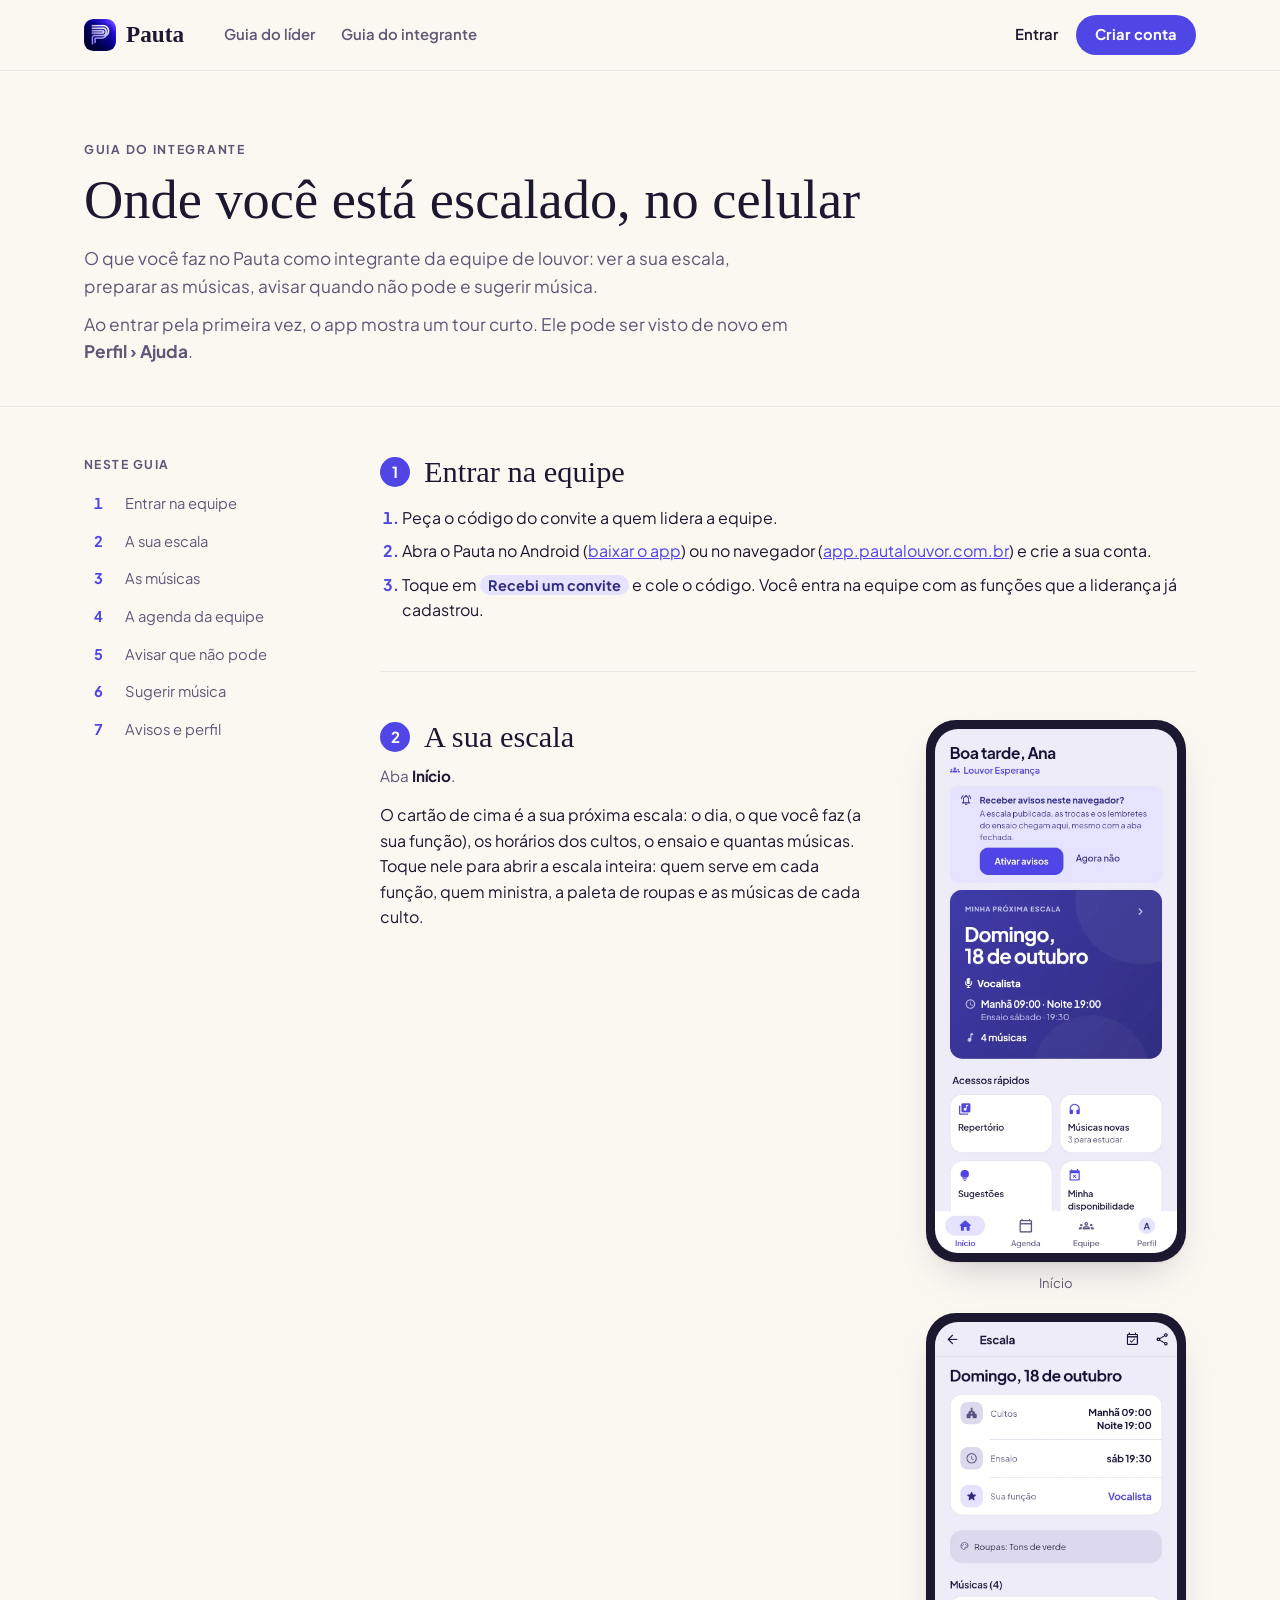
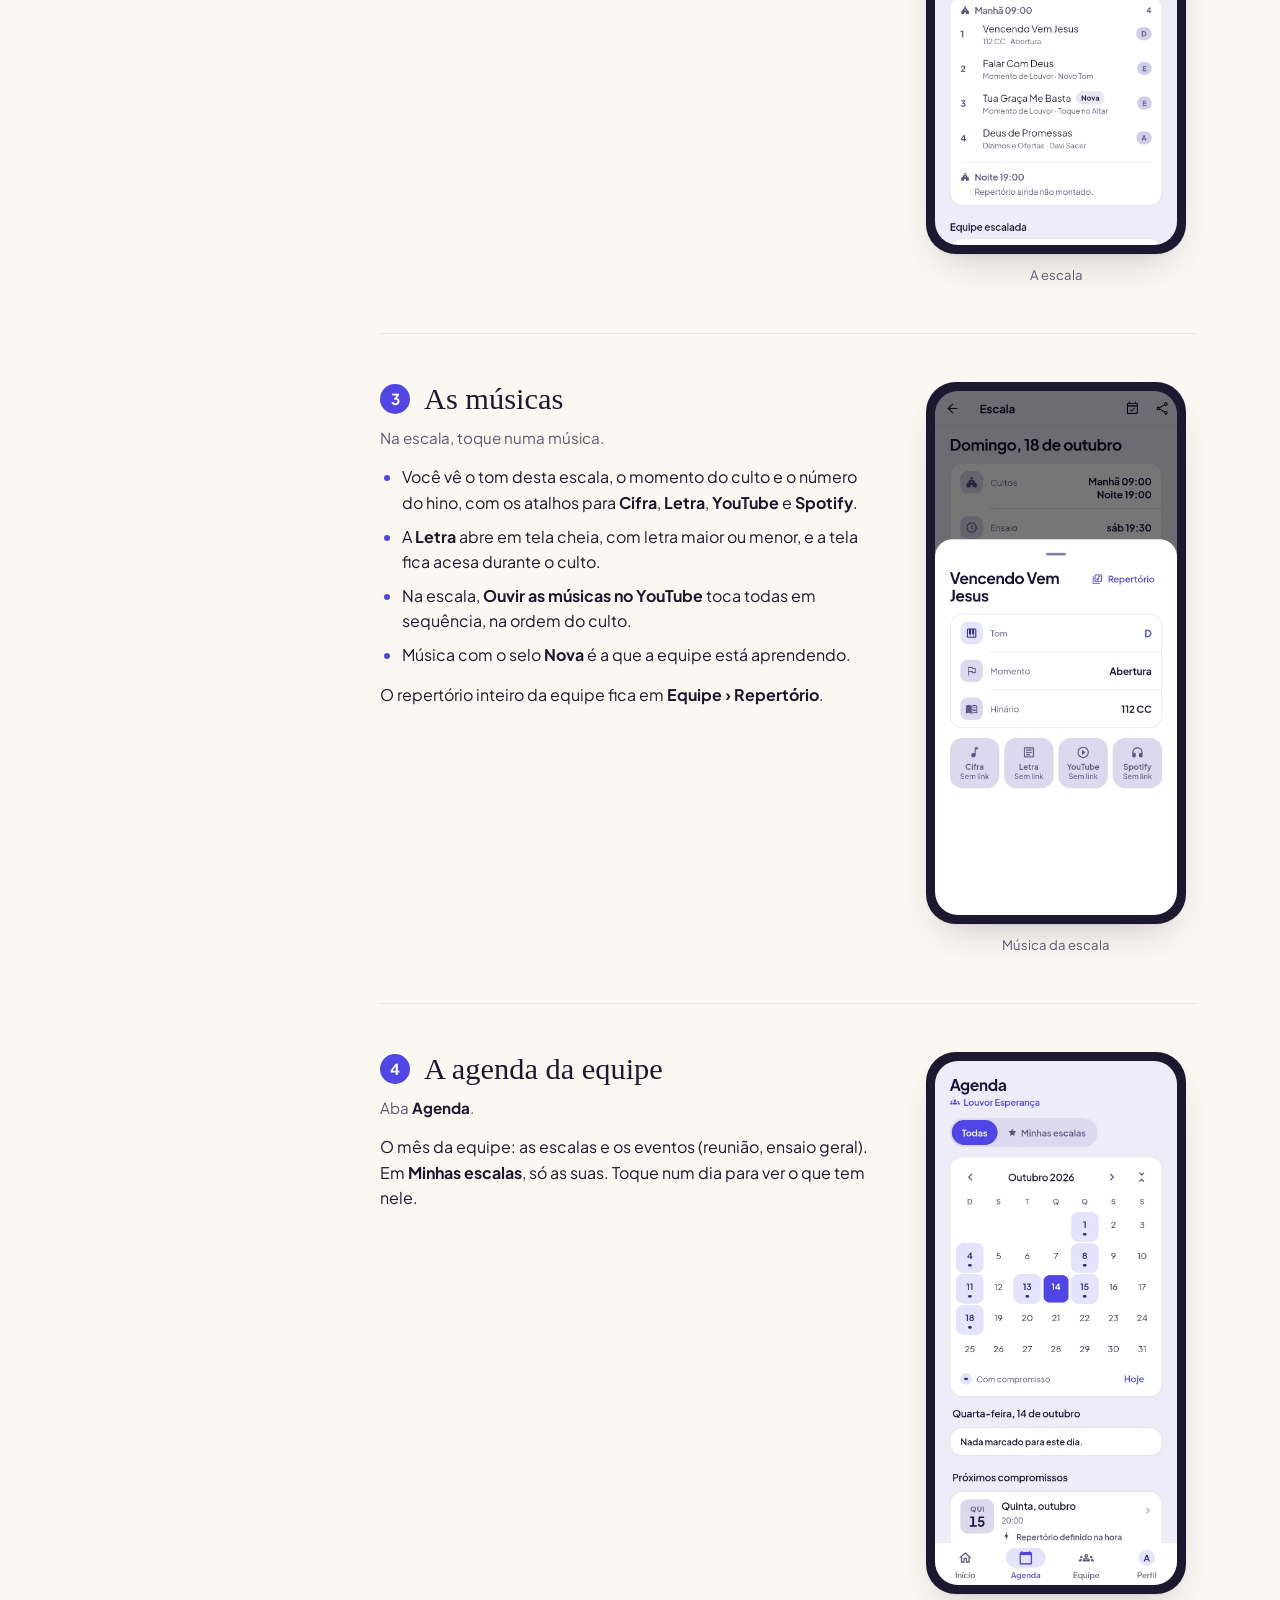
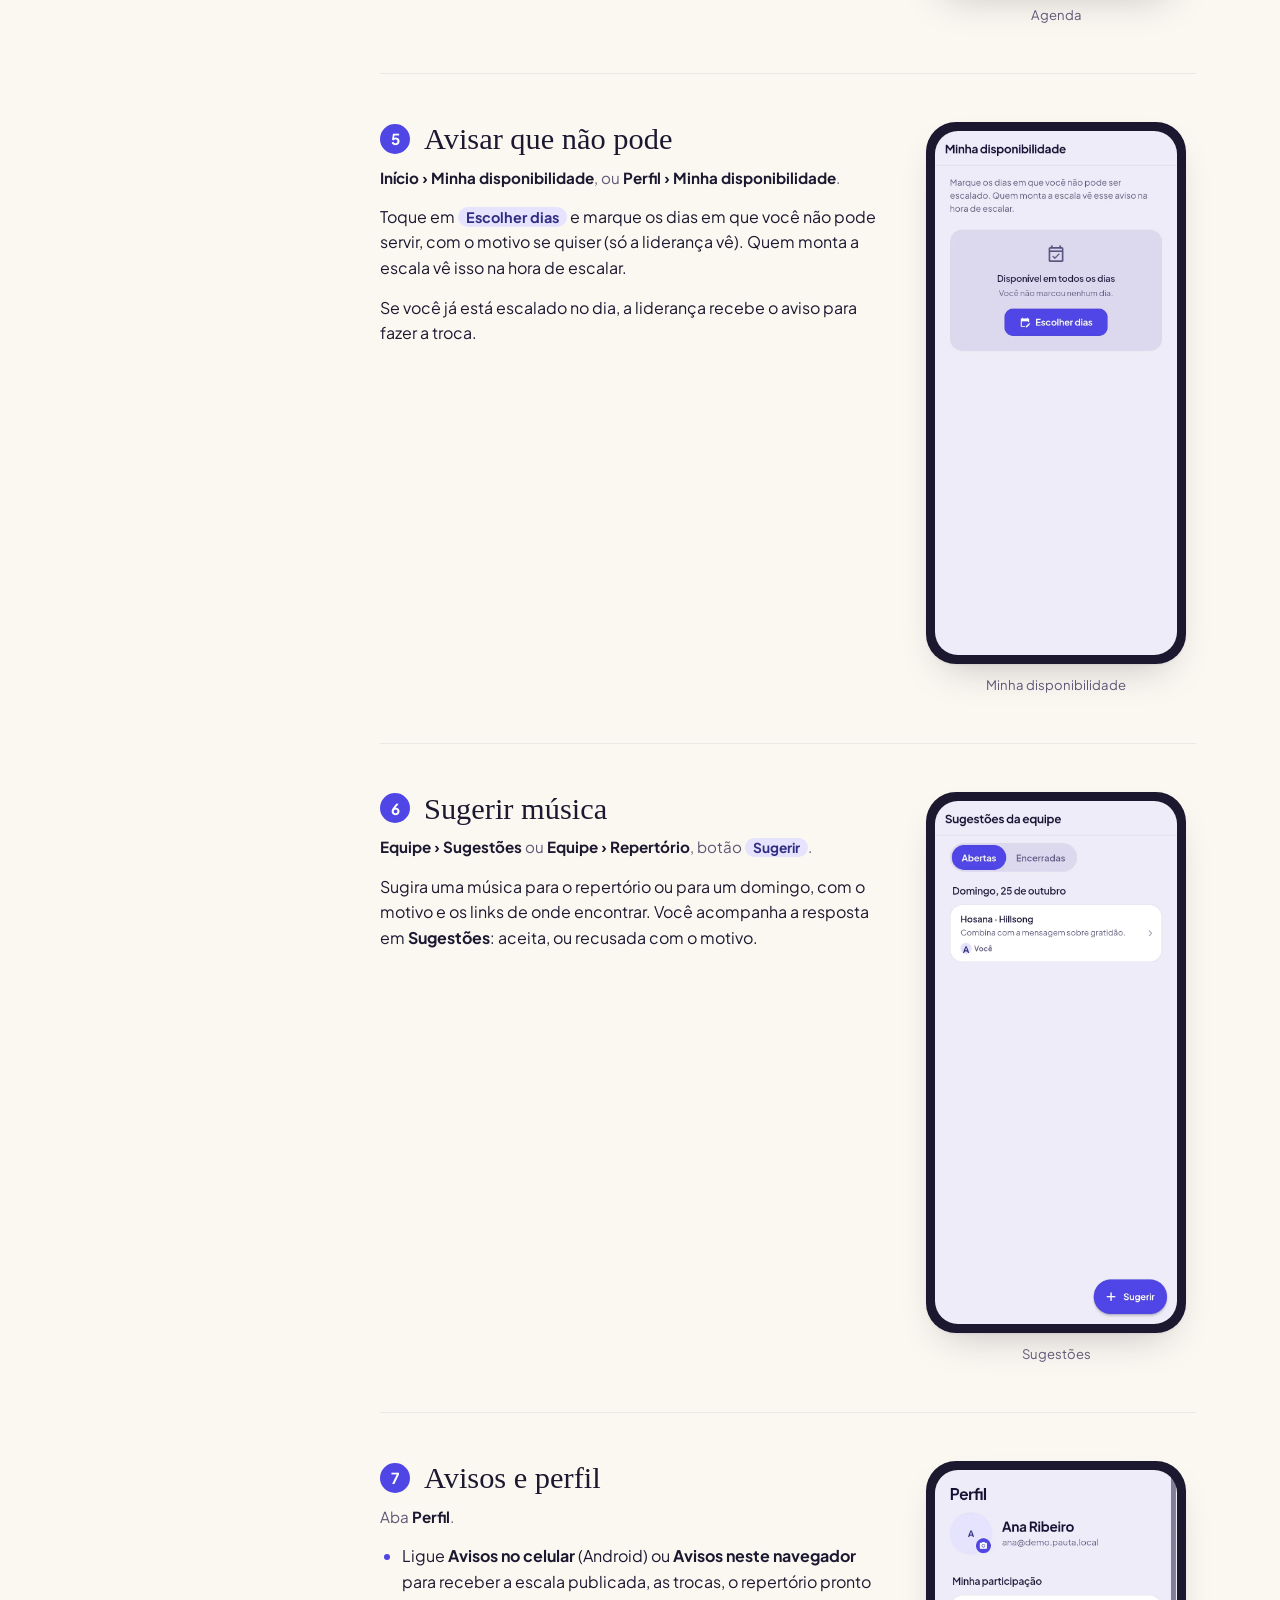
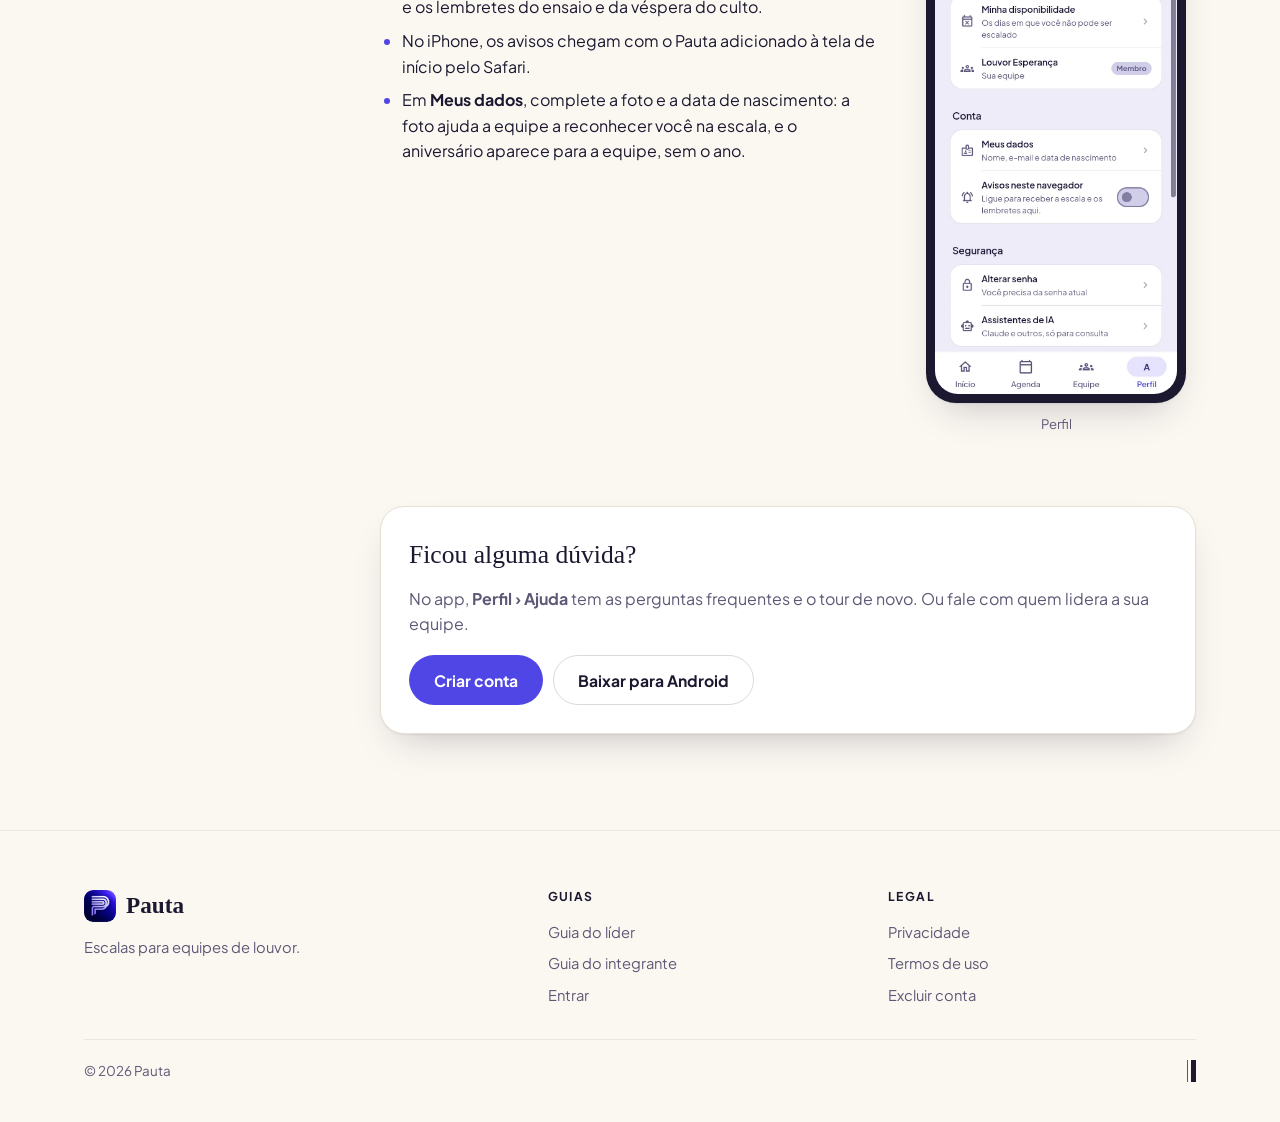
==== commit 6213134a: "Domínio próprio: links para app.pautalouvor.com.br e canonical, Open Graph, sitemap, robots e guias " ====
--- a/guia/integrante.html
+++ b/guia/integrante.html
@@ -16,9 +16,9 @@
   <meta property="og:site_name" content="Pauta">
   <meta property="og:title" content="Guia do integrante — Pauta">
   <meta property="og:description" content="Onde você está escalado, as músicas e os avisos, no celular.">
-  <meta property="og:url" content="https://pauta-louvor.up.railway.app/guia/integrante.html">
-  <meta property="og:image" content="https://pauta-louvor.up.railway.app/assets/img/og.png">
-  <link rel="canonical" href="https://pauta-louvor.up.railway.app/guia/integrante.html">
+  <meta property="og:url" content="https://pautalouvor.com.br/guia/integrante.html">
+  <meta property="og:image" content="https://pautalouvor.com.br/assets/img/og.png">
+  <link rel="canonical" href="https://pautalouvor.com.br/guia/integrante.html">
   <!--
     Descreve o app de hoje, com capturas da equipe fictícia "Louvor Esperança"
     (banco local). Mudou um fluxo citado aqui: mude o guia e a captura na
@@ -39,8 +39,8 @@
         <a href="/guia/integrante.html" aria-current="page">Guia do integrante</a>
       </nav>
       <div class="topbar-actions">
-        <a class="login" href="https://pautapp.up.railway.app/#/login">Entrar</a>
-        <a class="btn btn-primary btn-sm" href="https://pautapp.up.railway.app/#/cadastro">Criar conta</a>
+        <a class="login" href="https://app.pautalouvor.com.br/#/login">Entrar</a>
+        <a class="btn btn-primary btn-sm" href="https://app.pautalouvor.com.br/#/cadastro">Criar conta</a>
       </div>
     </div>
   </header>
@@ -78,7 +78,7 @@
             <h2><span class="n">1</span>Entrar na equipe</h2>
             <ol>
               <li>Peça o código do convite a quem lidera a equipe.</li>
-              <li>Abra o Pauta no Android (<a href="https://github.com/simonscabello/pauta-app/releases/latest/download/louve.apk">baixar o app</a>) ou no navegador (<a href="https://pautapp.up.railway.app">pautapp.up.railway.app</a>) e crie a sua conta.</li>
+              <li>Abra o Pauta no Android (<a href="https://github.com/simonscabello/pauta-app/releases/latest/download/louve.apk">baixar o app</a>) ou no navegador (<a href="https://app.pautalouvor.com.br">app.pautalouvor.com.br</a>) e crie a sua conta.</li>
               <li>Toque em <kbd>Recebi um convite</kbd> e cole o código. Você entra na equipe com as funções que a liderança já cadastrou.</li>
             </ol>
           </div>
@@ -166,7 +166,7 @@
           <h2>Ficou alguma dúvida?</h2>
           <p>No app, <b>Perfil › Ajuda</b> tem as perguntas frequentes e o tour de novo. Ou fale com quem lidera a sua equipe.</p>
           <div class="ctas">
-            <a class="btn btn-primary" href="https://pautapp.up.railway.app/#/cadastro">Criar conta</a>
+            <a class="btn btn-primary" href="https://app.pautalouvor.com.br/#/cadastro">Criar conta</a>
             <a class="btn btn-line" href="https://github.com/simonscabello/pauta-app/releases/latest/download/louve.apk">Baixar para Android</a>
           </div>
         </div>
@@ -186,15 +186,15 @@
           <ul>
             <li><a href="/guia/lider.html">Guia do líder</a></li>
             <li><a href="/guia/integrante.html">Guia do integrante</a></li>
-            <li><a href="https://pautapp.up.railway.app/#/login">Entrar</a></li>
+            <li><a href="https://app.pautalouvor.com.br/#/login">Entrar</a></li>
           </ul>
         </div>
         <div>
           <h4>Legal</h4>
           <ul>
-            <li><a href="https://pautapp.up.railway.app/privacidade.html">Privacidade</a></li>
-            <li><a href="https://pautapp.up.railway.app/termos.html">Termos de uso</a></li>
-            <li><a href="https://pautapp.up.railway.app/excluir-conta.html">Excluir conta</a></li>
+            <li><a href="https://app.pautalouvor.com.br/privacidade.html">Privacidade</a></li>
+            <li><a href="https://app.pautalouvor.com.br/termos.html">Termos de uso</a></li>
+            <li><a href="https://app.pautalouvor.com.br/excluir-conta.html">Excluir conta</a></li>
           </ul>
         </div>
       </div>
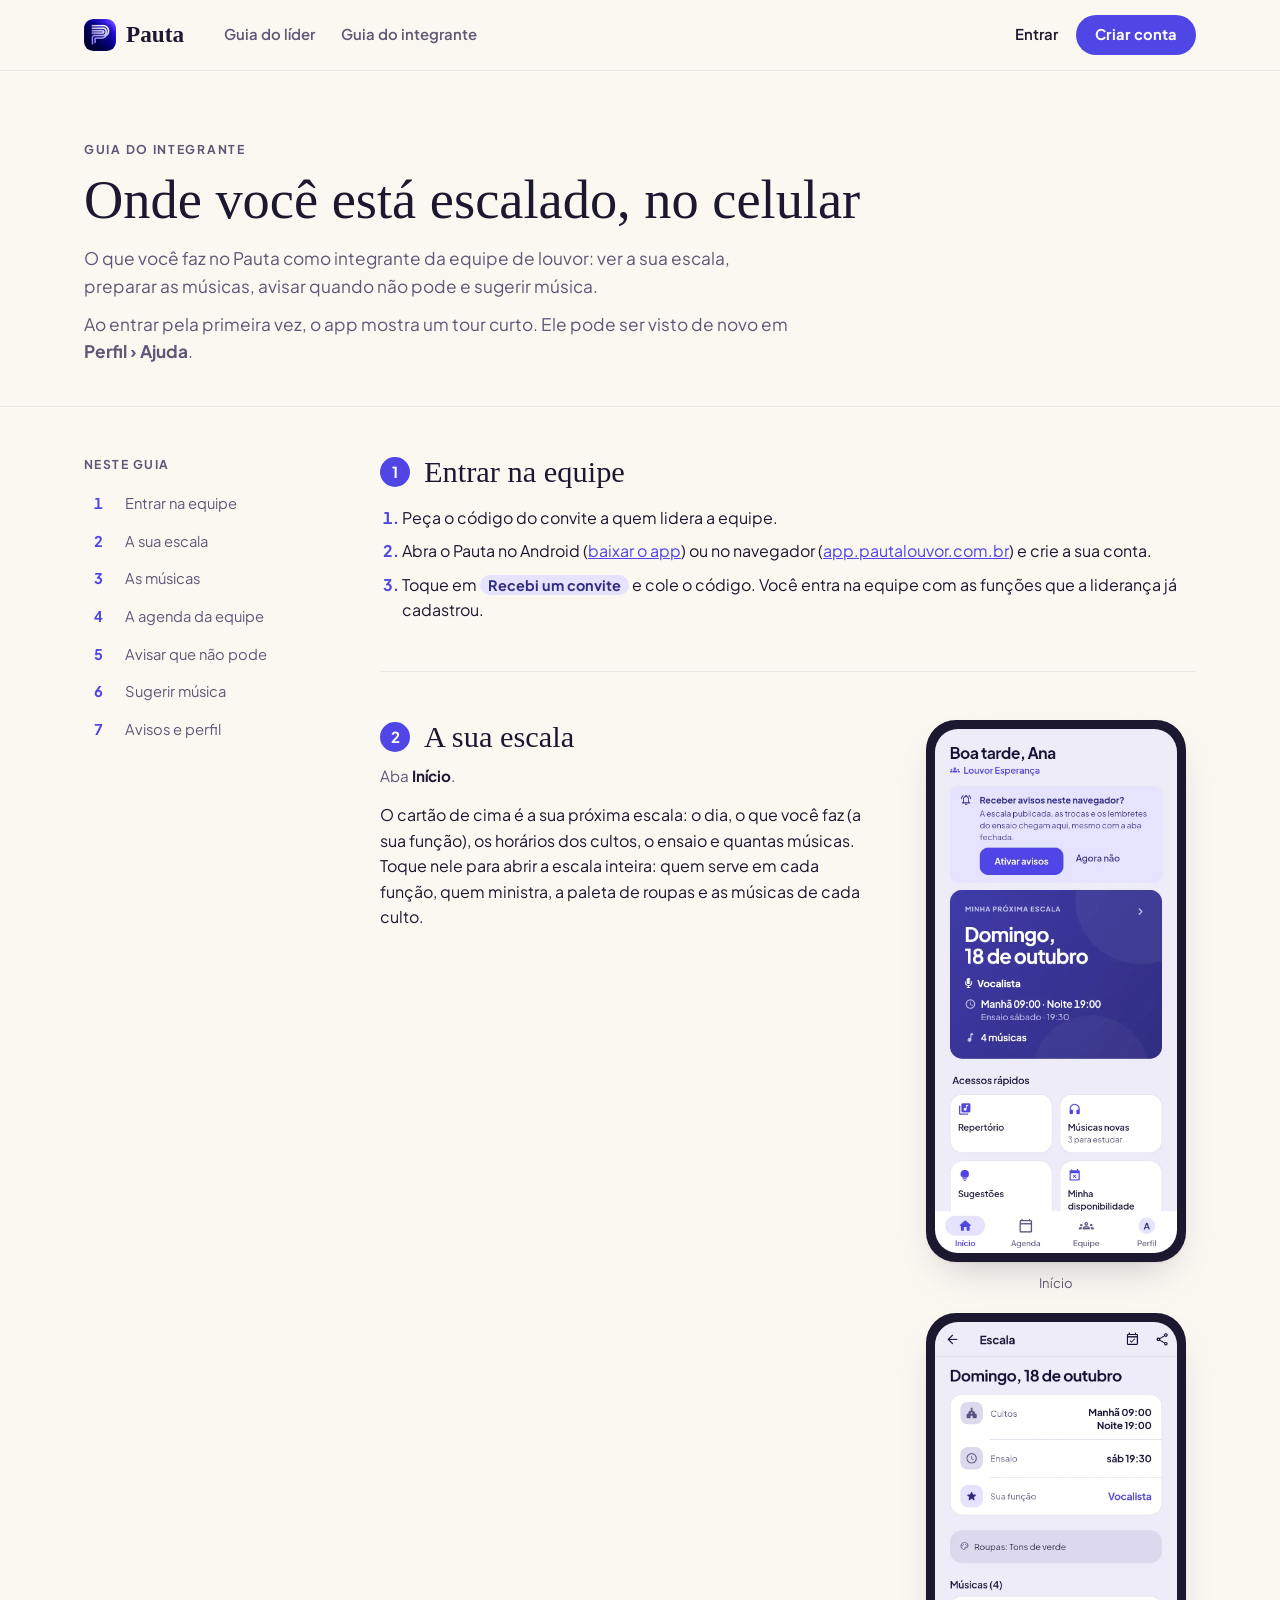
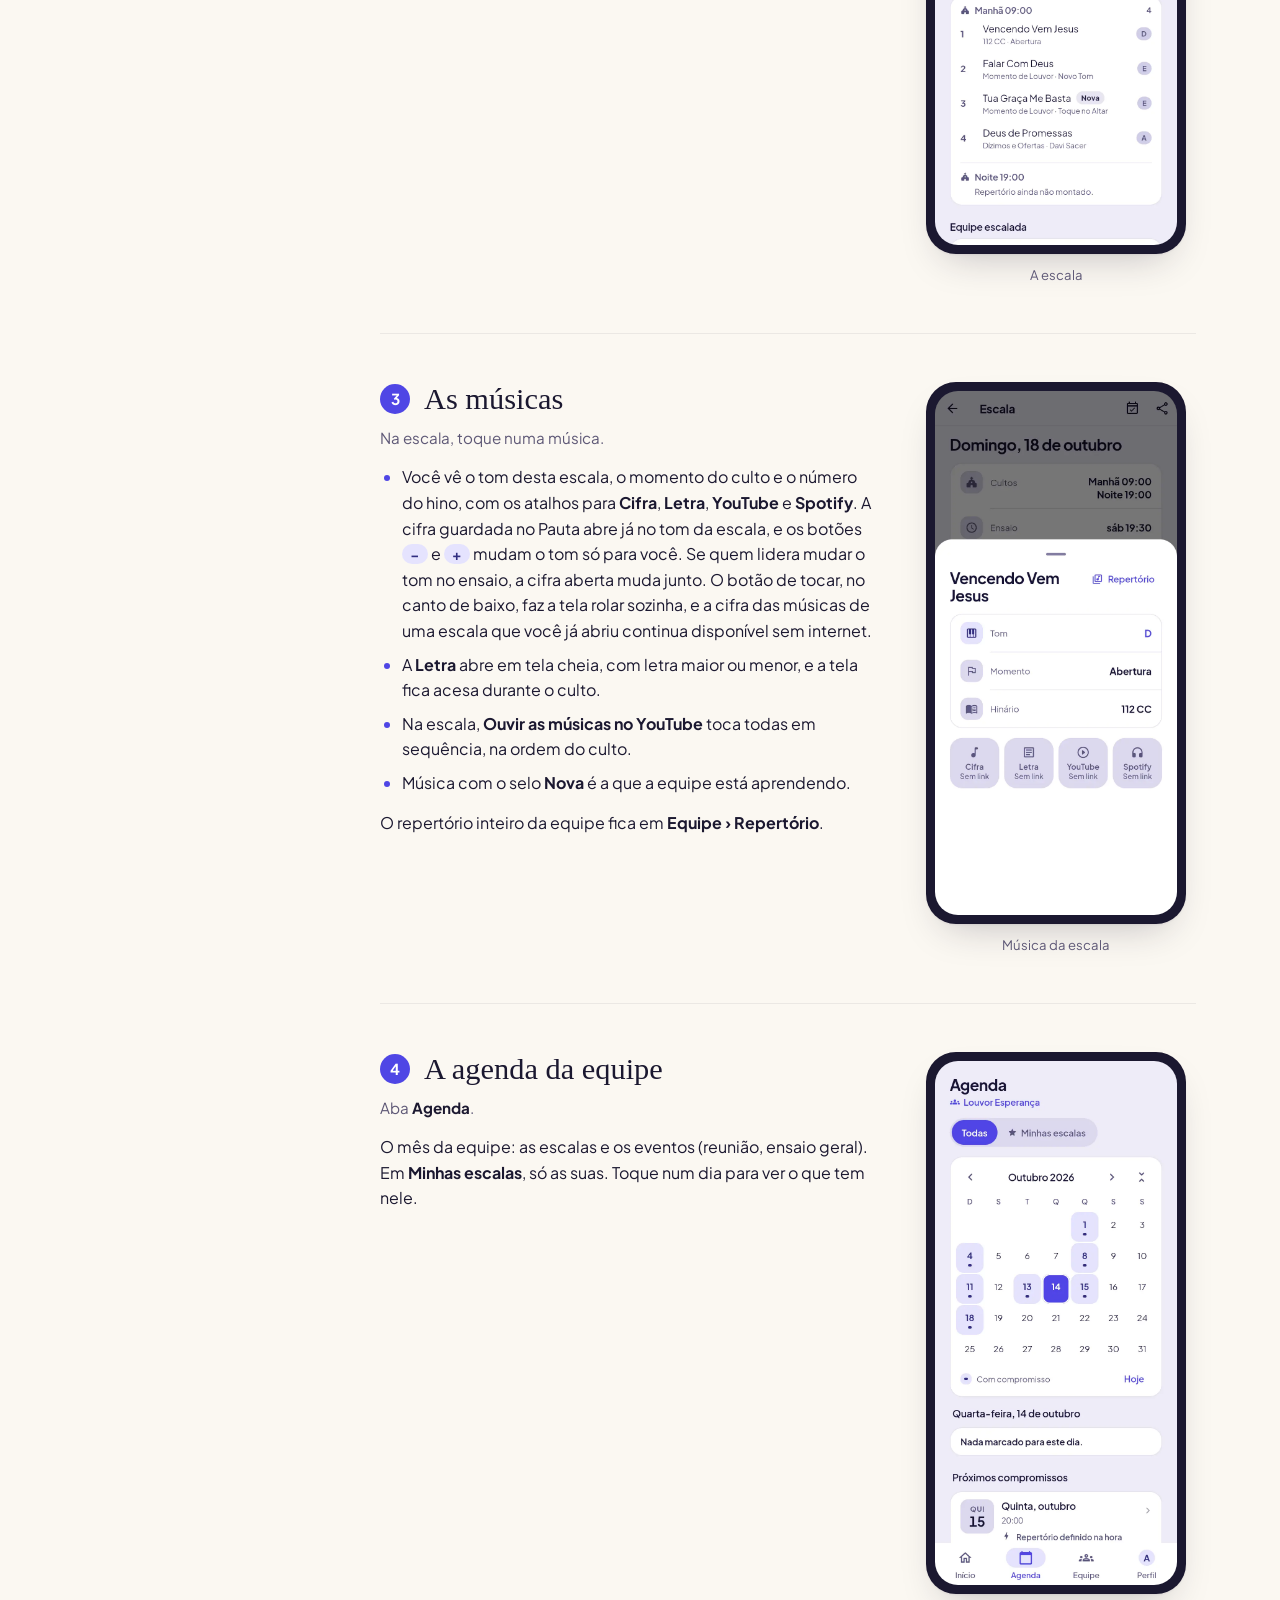
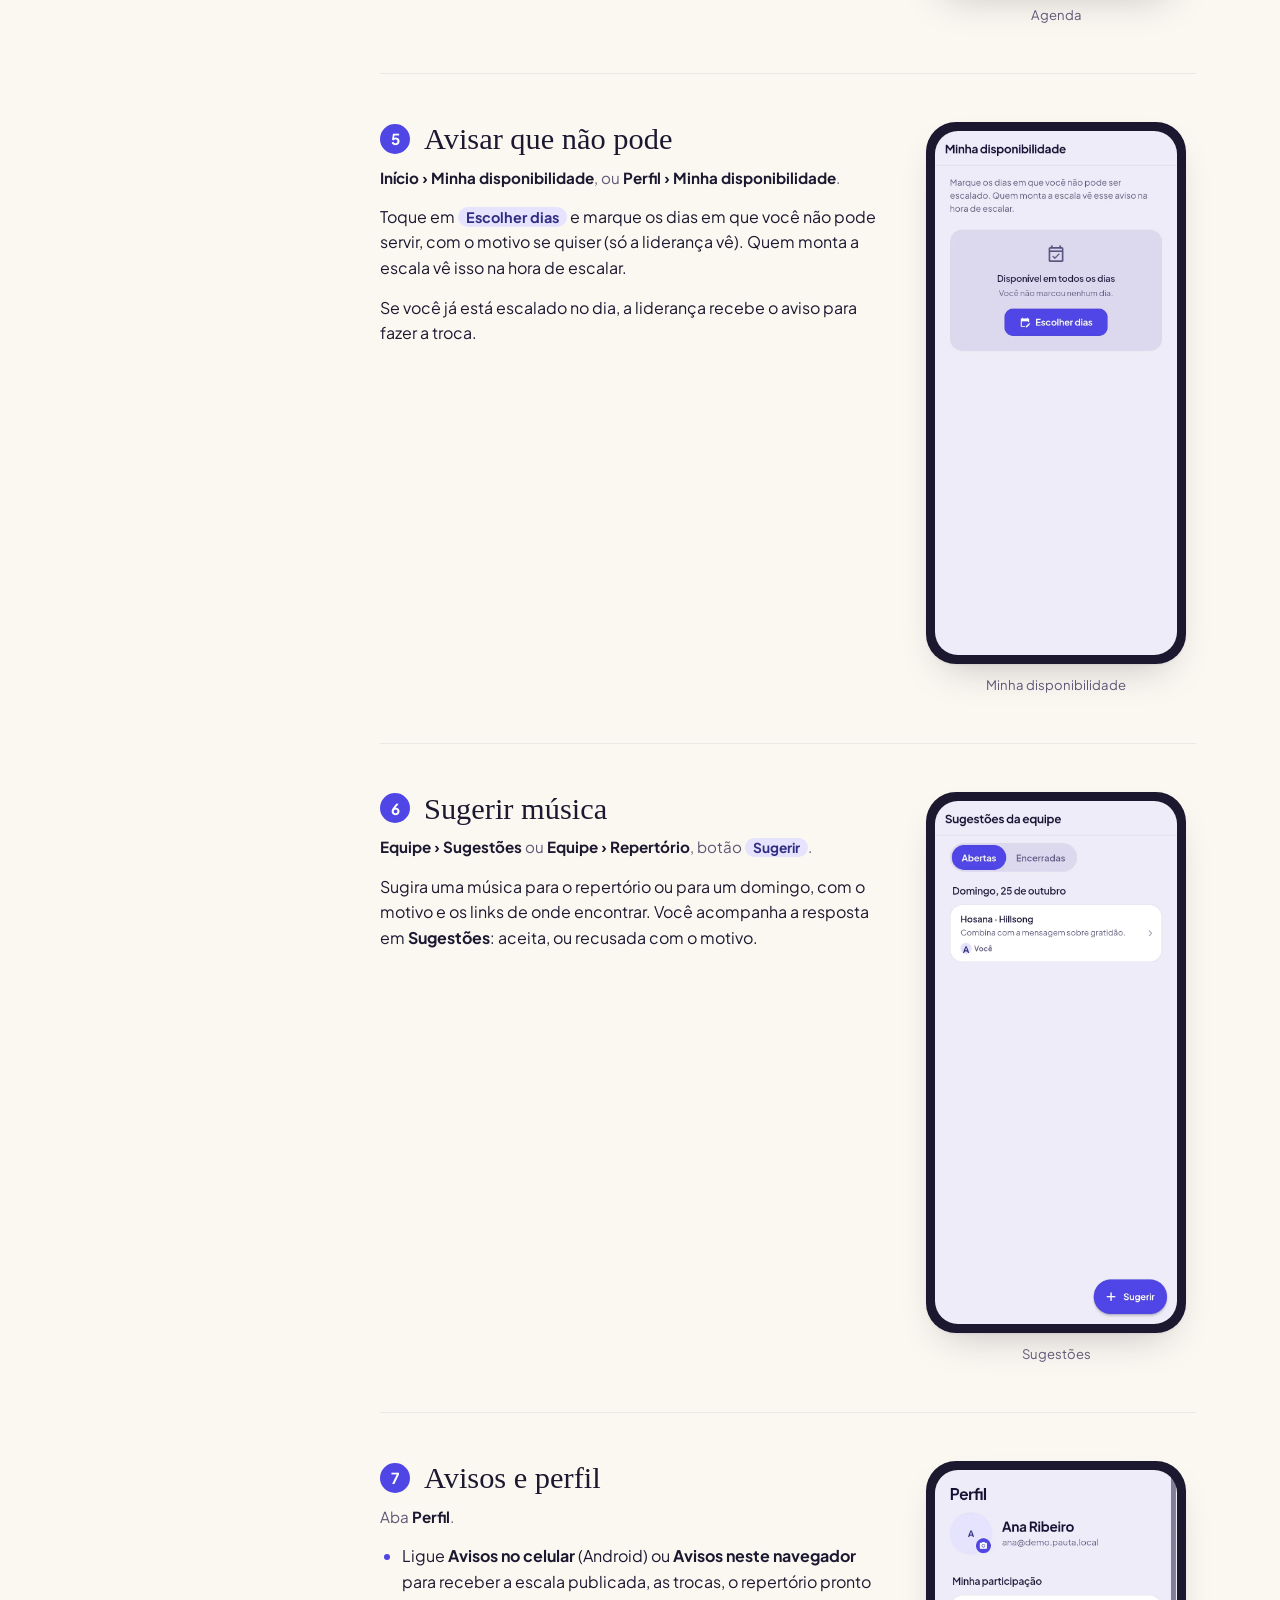
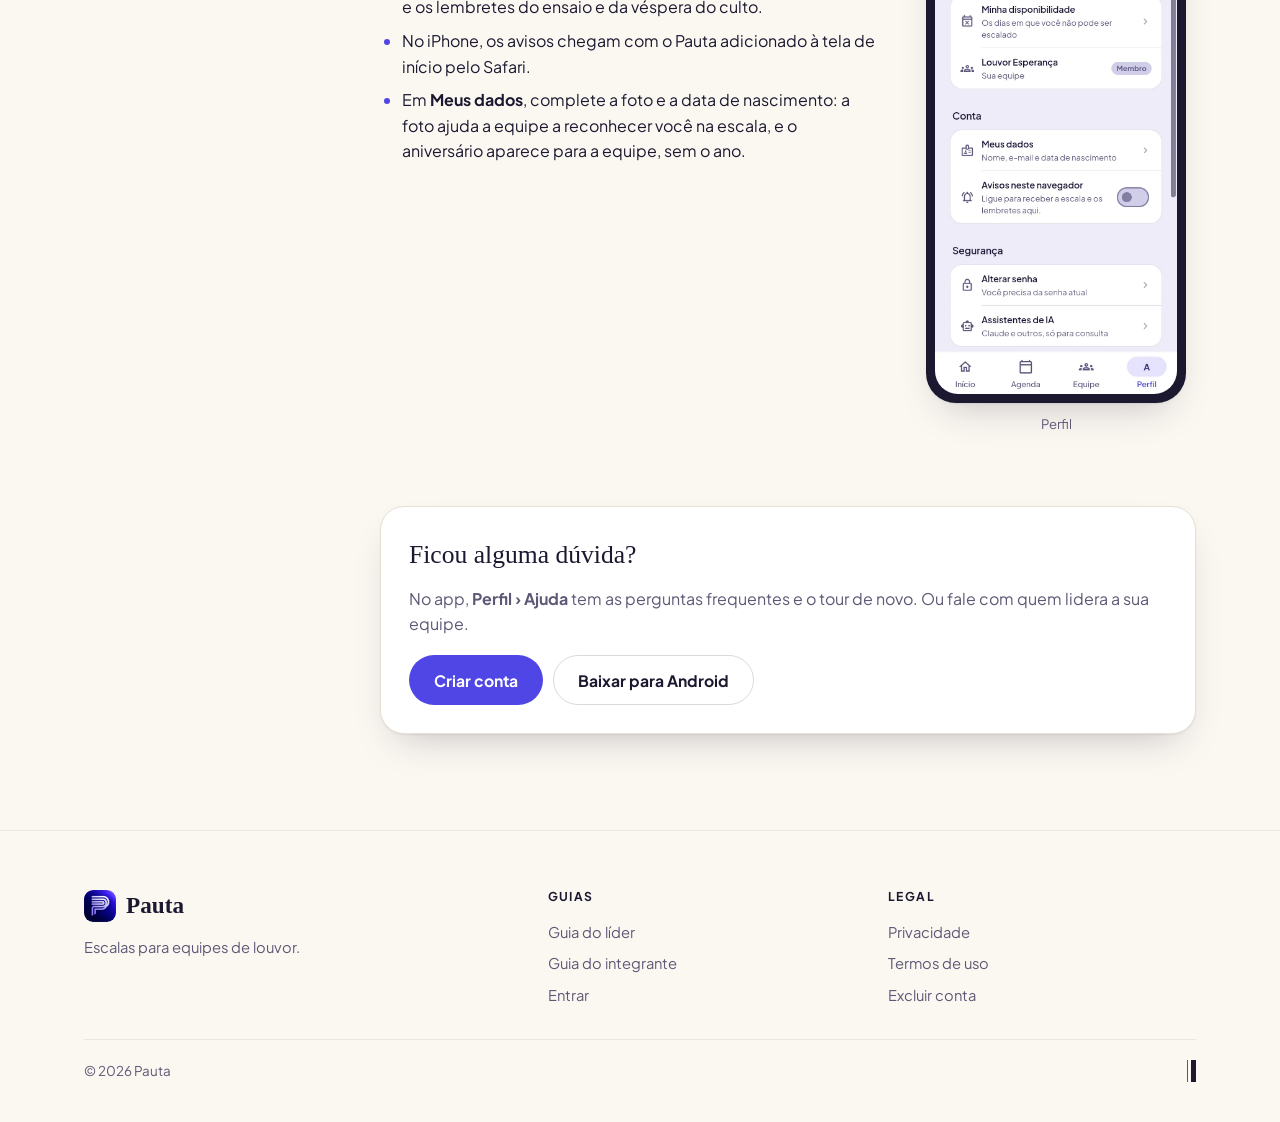
==== commit 95aeb392: "Guias: cifra no Pauta — colar ou abrir no Cifra Club, tom da cifra, declaração, tom ao vivo e rolage" ====
--- a/guia/integrante.html
+++ b/guia/integrante.html
@@ -101,7 +101,7 @@
             <h2><span class="n">3</span>As músicas</h2>
             <p class="onde">Na escala, toque numa música.</p>
             <ul>
-              <li>Você vê o tom desta escala, o momento do culto e o número do hino, com os atalhos para <b>Cifra</b>, <b>Letra</b>, <b>YouTube</b> e <b>Spotify</b>.</li>
+              <li>Você vê o tom desta escala, o momento do culto e o número do hino, com os atalhos para <b>Cifra</b>, <b>Letra</b>, <b>YouTube</b> e <b>Spotify</b>. A cifra guardada no Pauta abre já no tom da escala, e os botões <kbd>−</kbd> e <kbd>+</kbd> mudam o tom só para você. Se quem lidera mudar o tom no ensaio, a cifra aberta muda junto. O botão de tocar, no canto de baixo, faz a tela rolar sozinha, e a cifra das músicas de uma escala que você já abriu continua disponível sem internet.</li>
               <li>A <b>Letra</b> abre em tela cheia, com letra maior ou menor, e a tela fica acesa durante o culto.</li>
               <li>Na escala, <b>Ouvir as músicas no YouTube</b> toca todas em sequência, na ordem do culto.</li>
               <li>Música com o selo <b>Nova</b> é a que a equipe está aprendendo.</li>
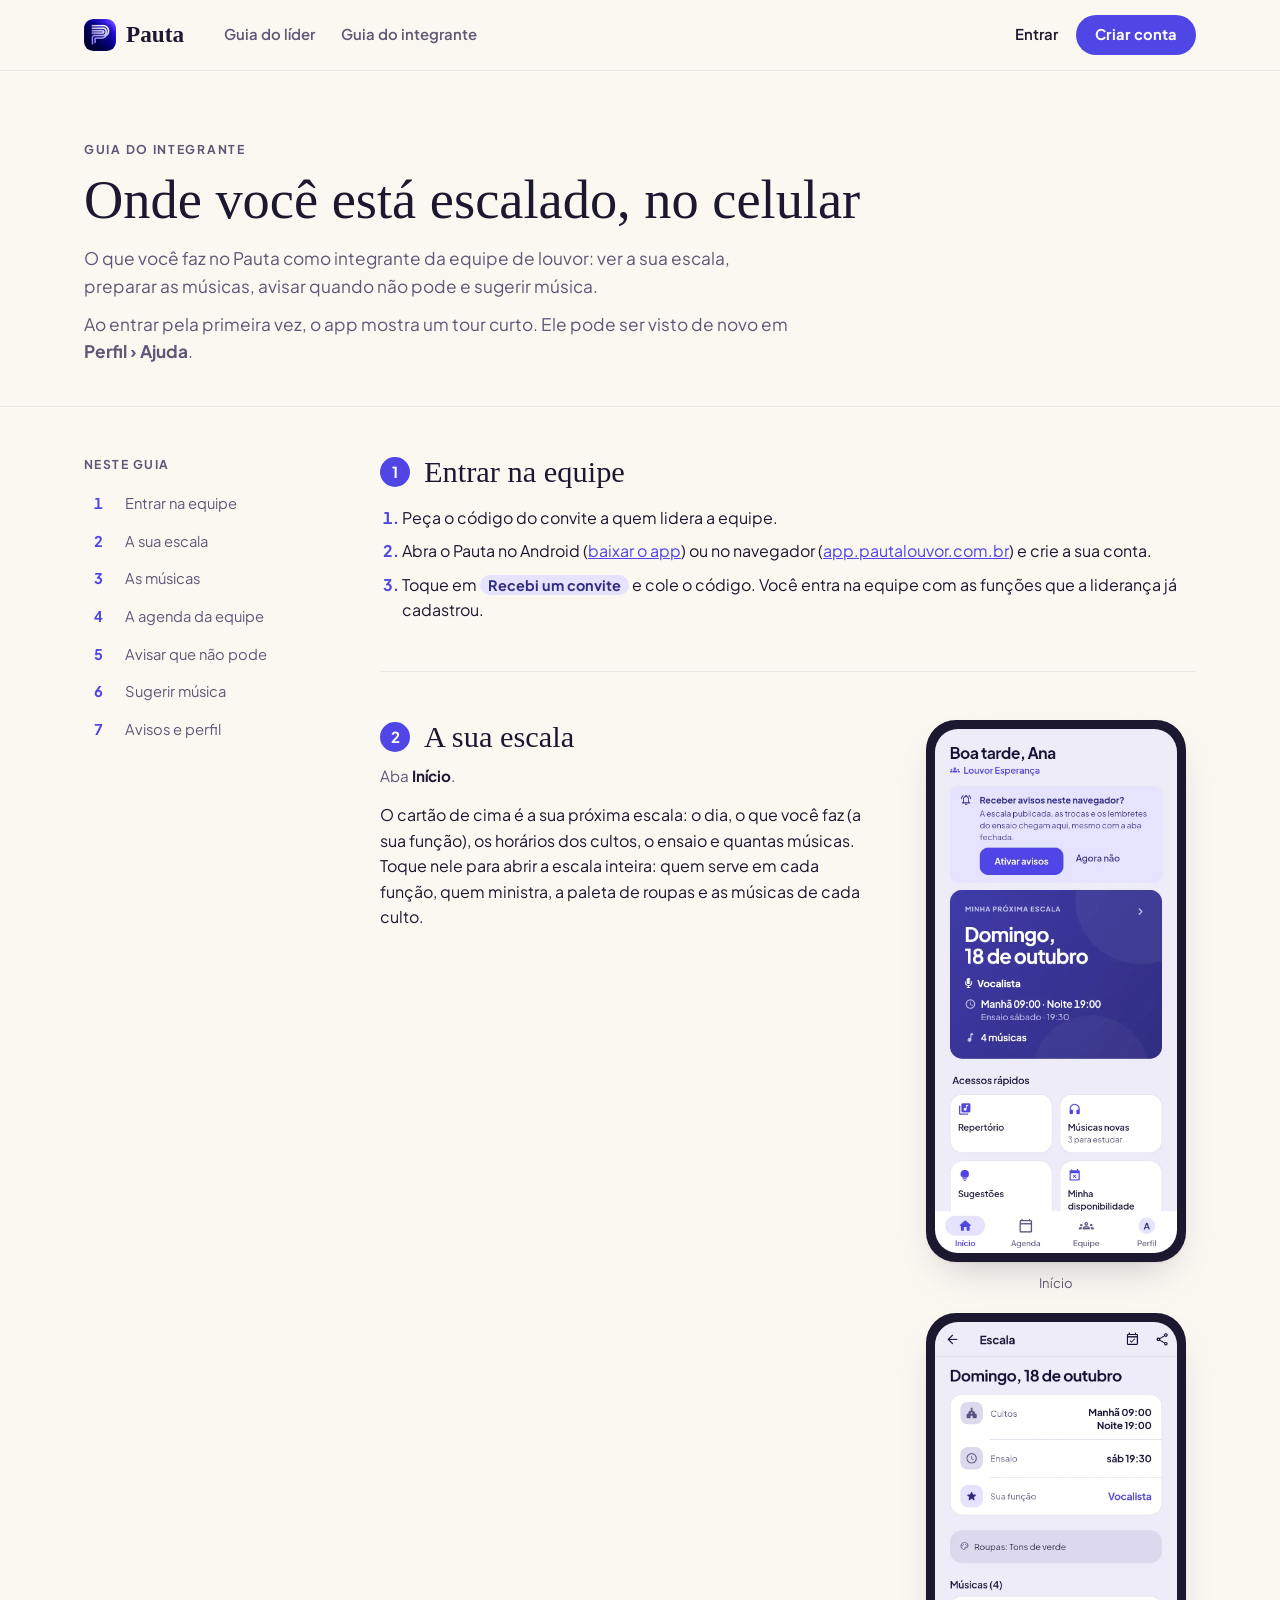
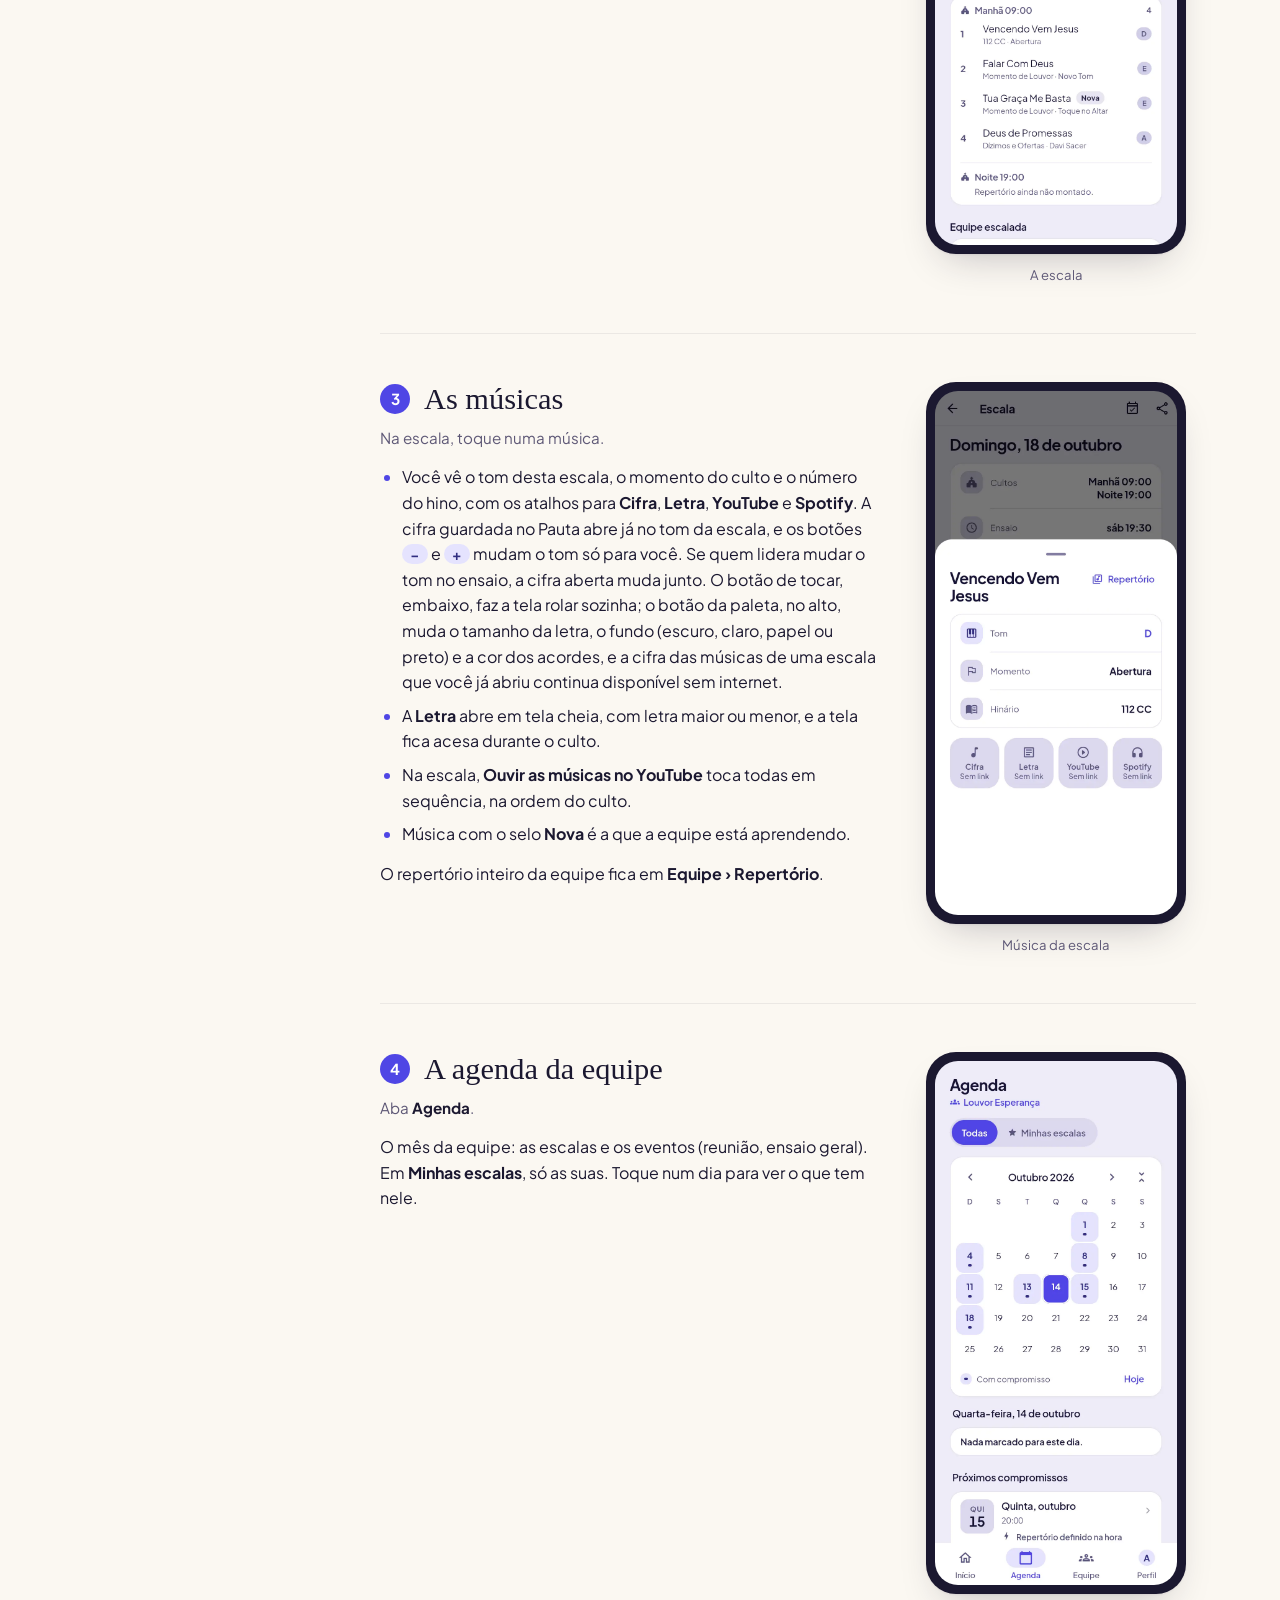
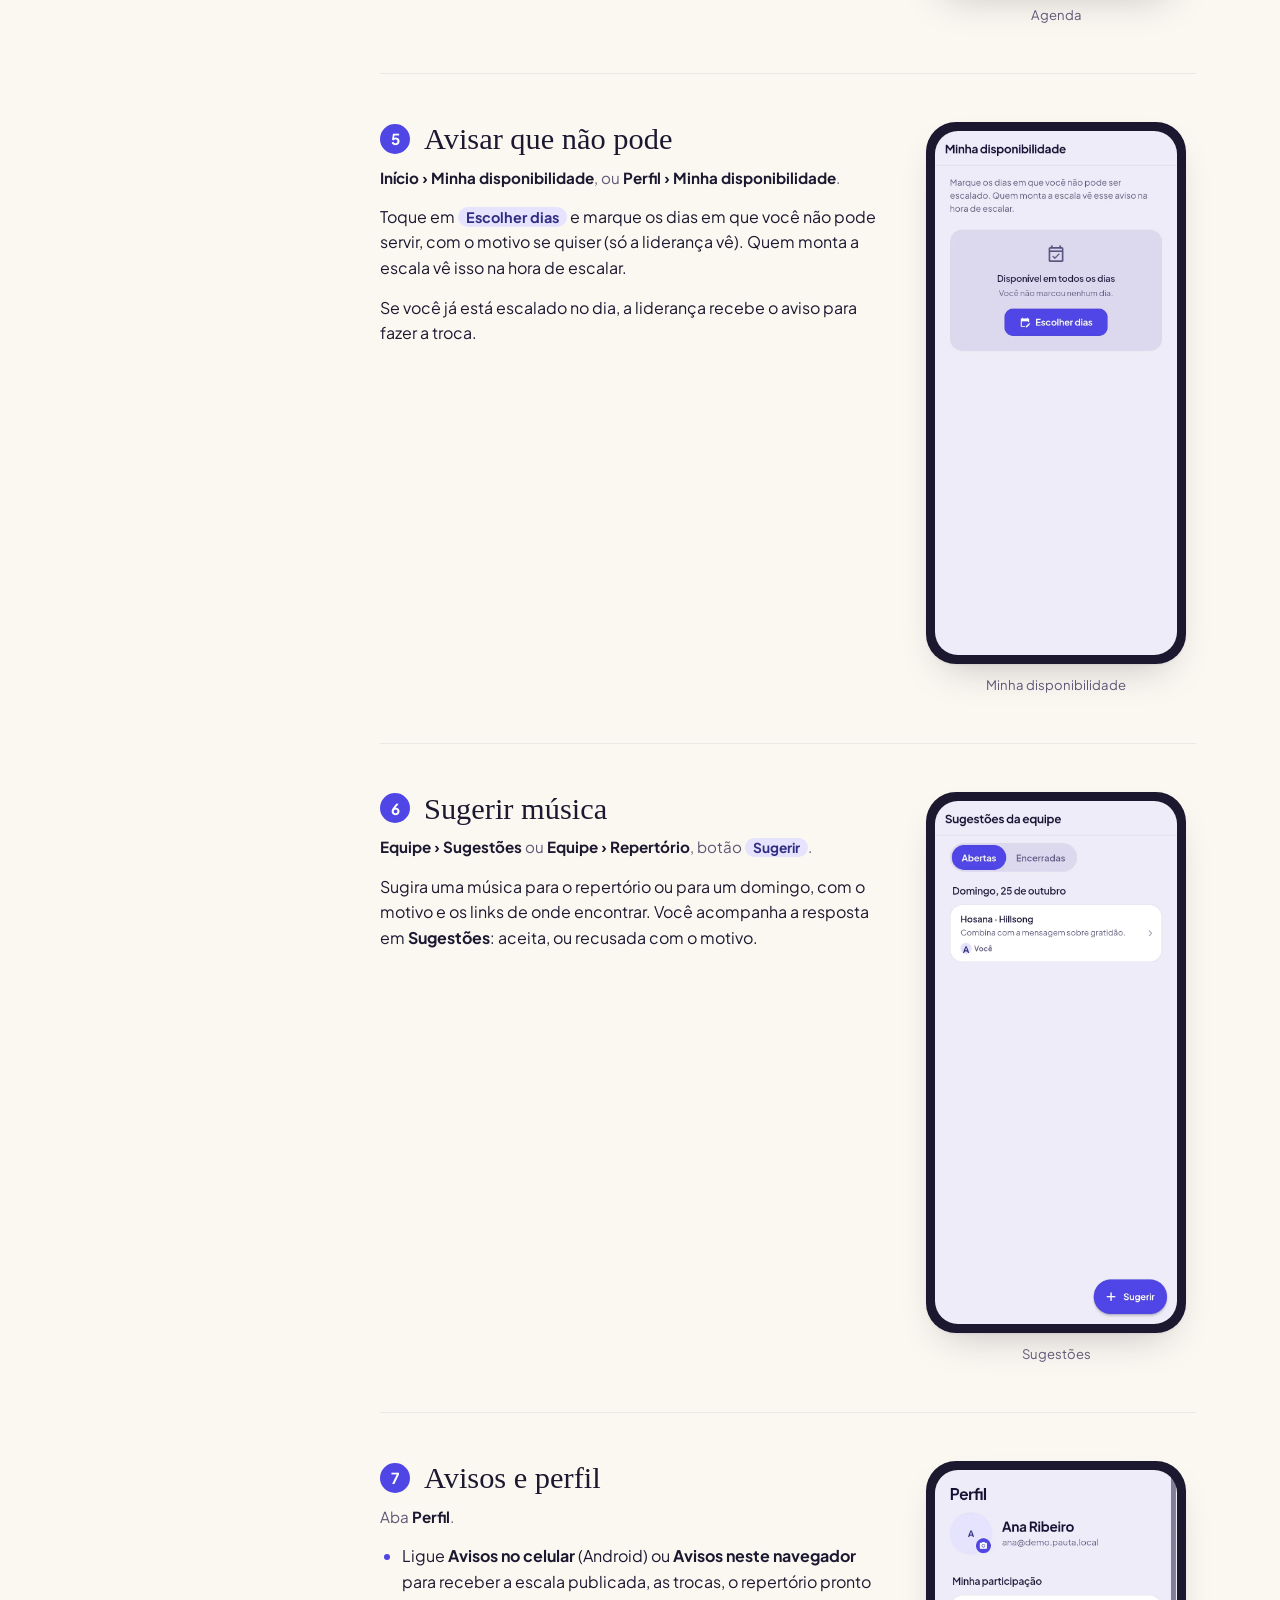
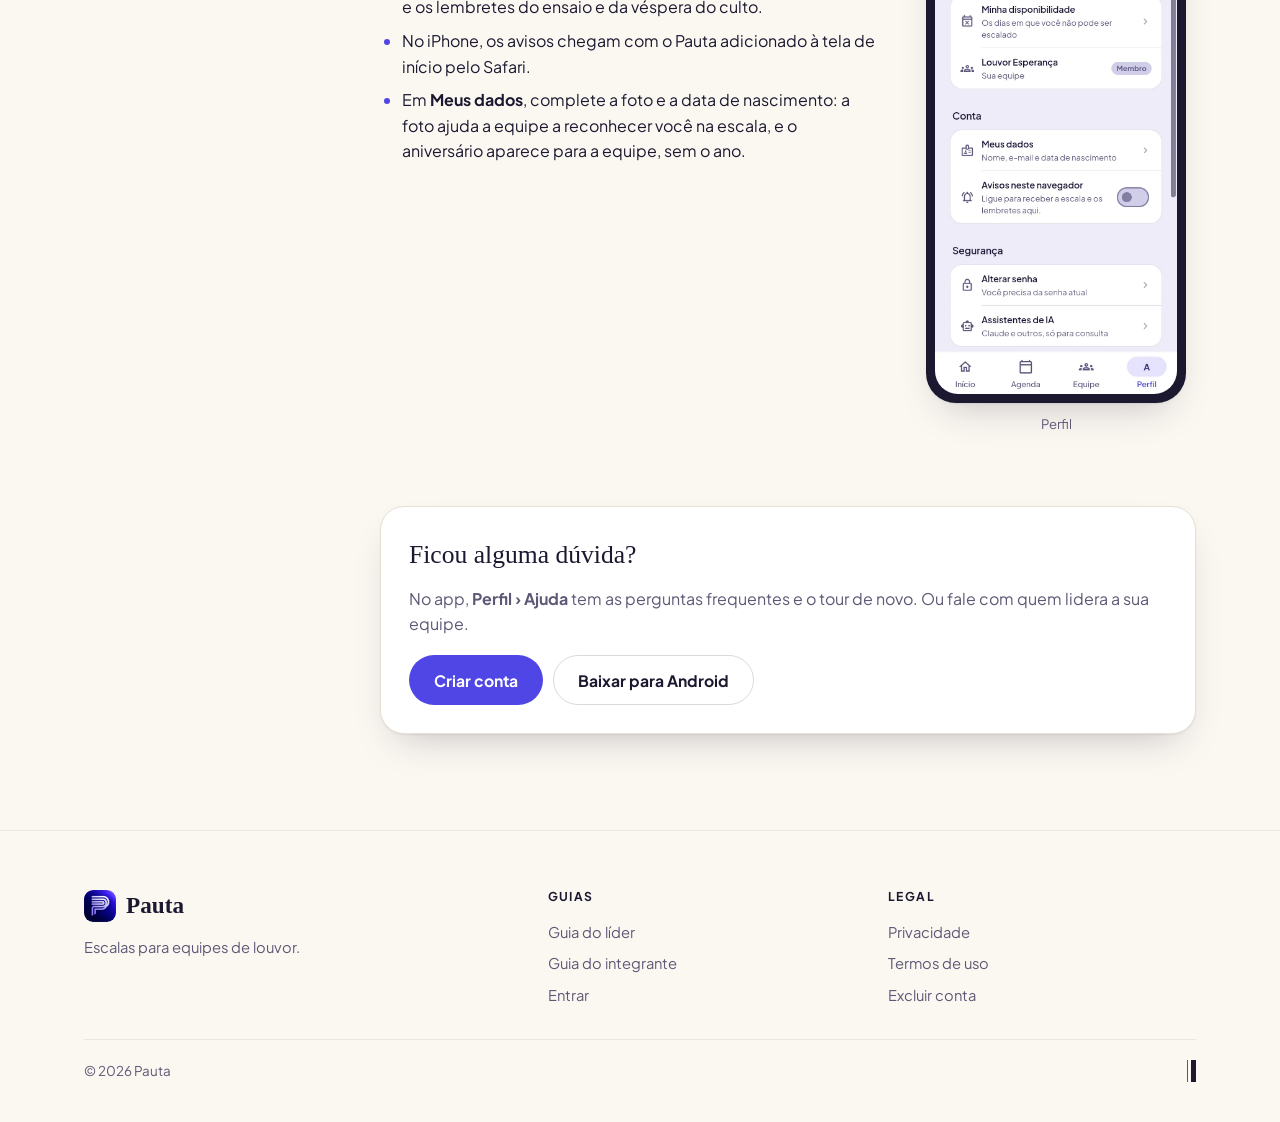
==== commit fc115365: "Guia do integrante: a aparência da leitura e a rolagem na faixa de baixo Co-Authored-By: Claude Opus" ====
--- a/guia/integrante.html
+++ b/guia/integrante.html
@@ -101,7 +101,7 @@
             <h2><span class="n">3</span>As músicas</h2>
             <p class="onde">Na escala, toque numa música.</p>
             <ul>
-              <li>Você vê o tom desta escala, o momento do culto e o número do hino, com os atalhos para <b>Cifra</b>, <b>Letra</b>, <b>YouTube</b> e <b>Spotify</b>. A cifra guardada no Pauta abre já no tom da escala, e os botões <kbd>−</kbd> e <kbd>+</kbd> mudam o tom só para você. Se quem lidera mudar o tom no ensaio, a cifra aberta muda junto. O botão de tocar, no canto de baixo, faz a tela rolar sozinha, e a cifra das músicas de uma escala que você já abriu continua disponível sem internet.</li>
+              <li>Você vê o tom desta escala, o momento do culto e o número do hino, com os atalhos para <b>Cifra</b>, <b>Letra</b>, <b>YouTube</b> e <b>Spotify</b>. A cifra guardada no Pauta abre já no tom da escala, e os botões <kbd>−</kbd> e <kbd>+</kbd> mudam o tom só para você. Se quem lidera mudar o tom no ensaio, a cifra aberta muda junto. O botão de tocar, embaixo, faz a tela rolar sozinha; o botão da paleta, no alto, muda o tamanho da letra, o fundo (escuro, claro, papel ou preto) e a cor dos acordes, e a cifra das músicas de uma escala que você já abriu continua disponível sem internet.</li>
               <li>A <b>Letra</b> abre em tela cheia, com letra maior ou menor, e a tela fica acesa durante o culto.</li>
               <li>Na escala, <b>Ouvir as músicas no YouTube</b> toca todas em sequência, na ordem do culto.</li>
               <li>Música com o selo <b>Nova</b> é a que a equipe está aprendendo.</li>
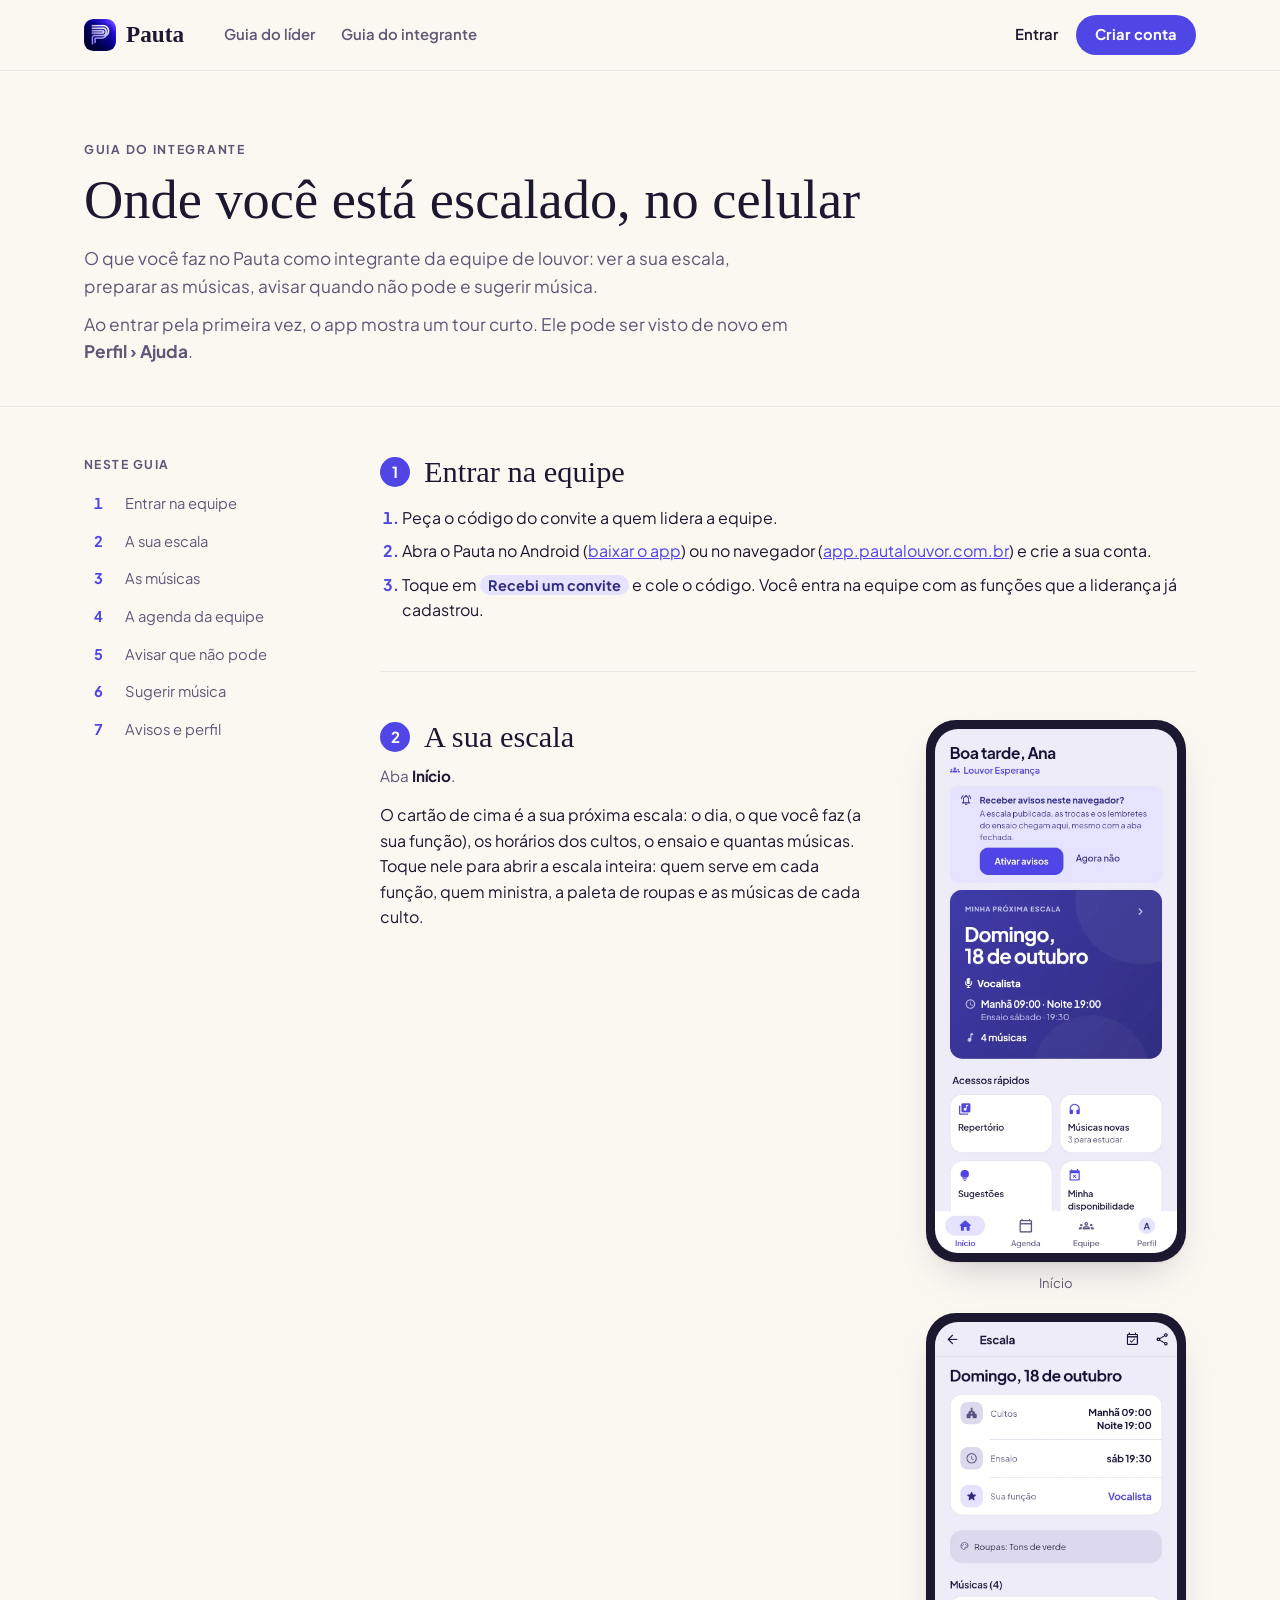
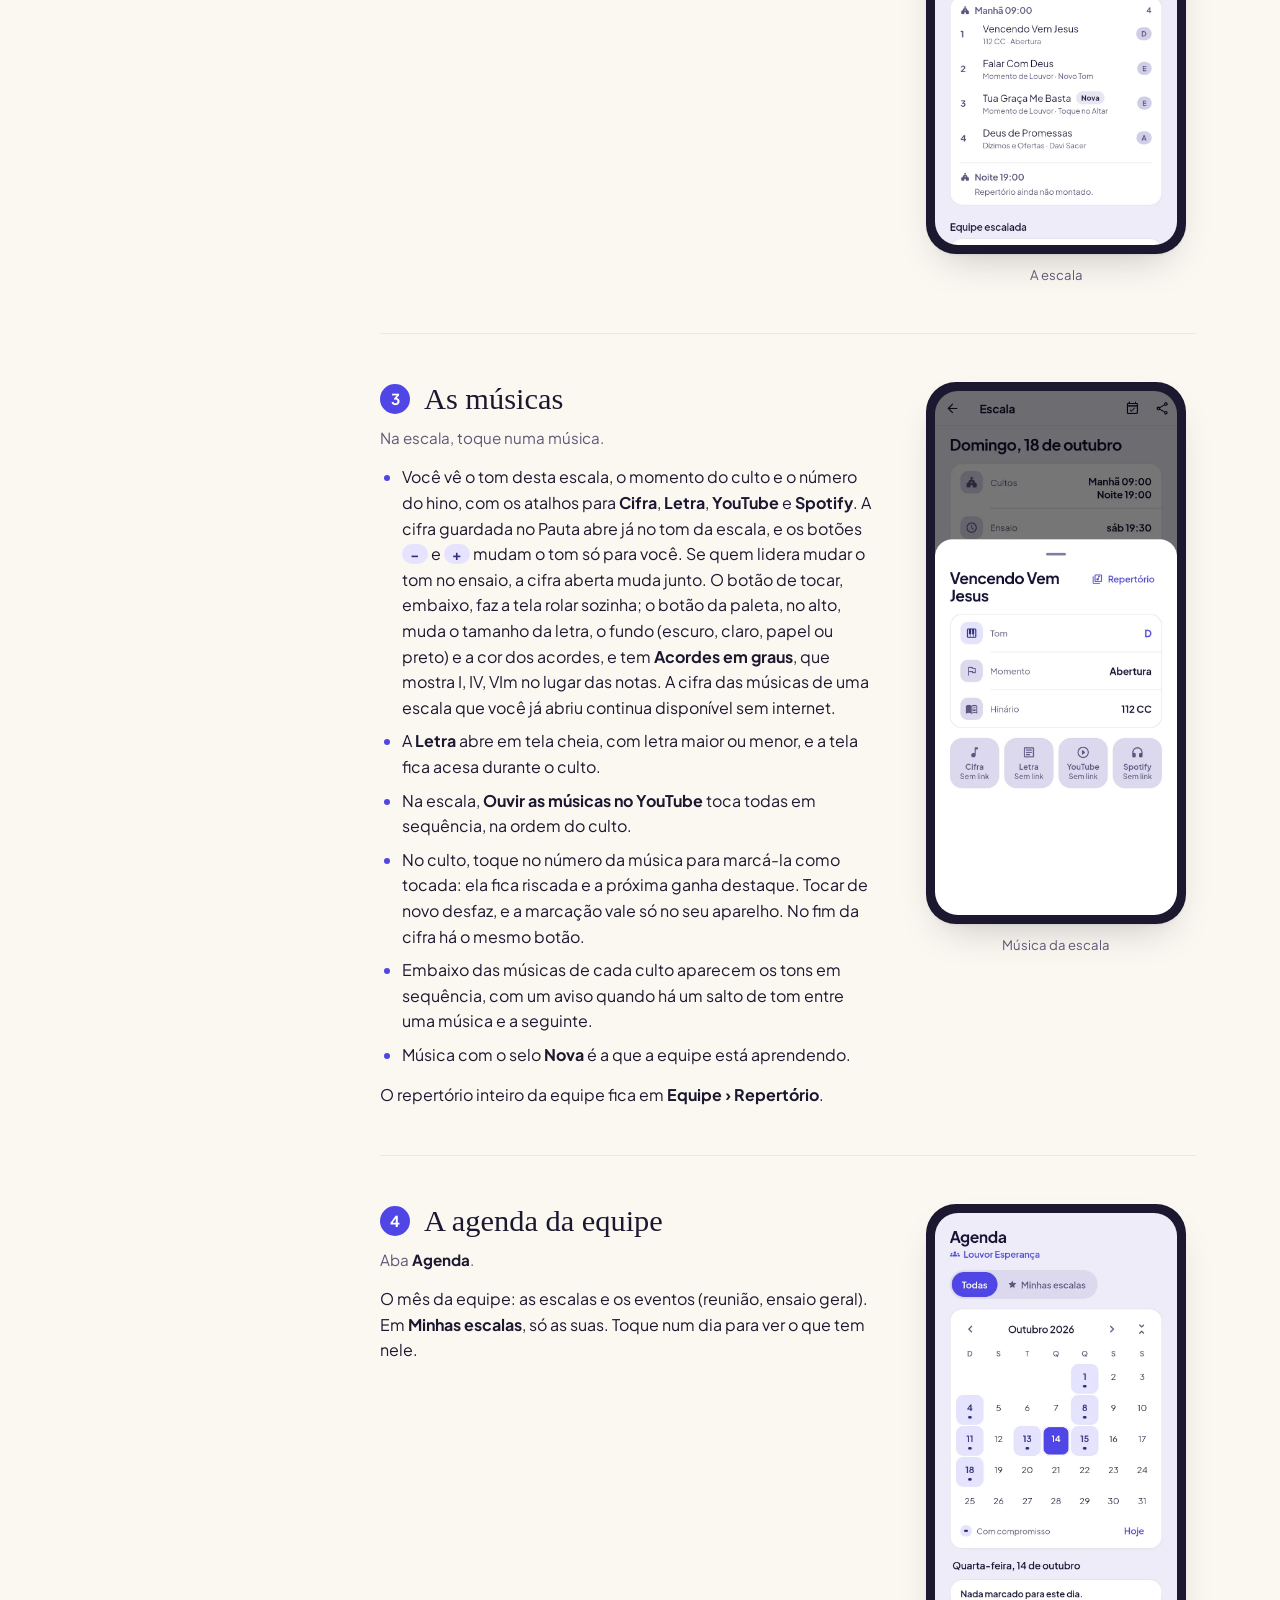
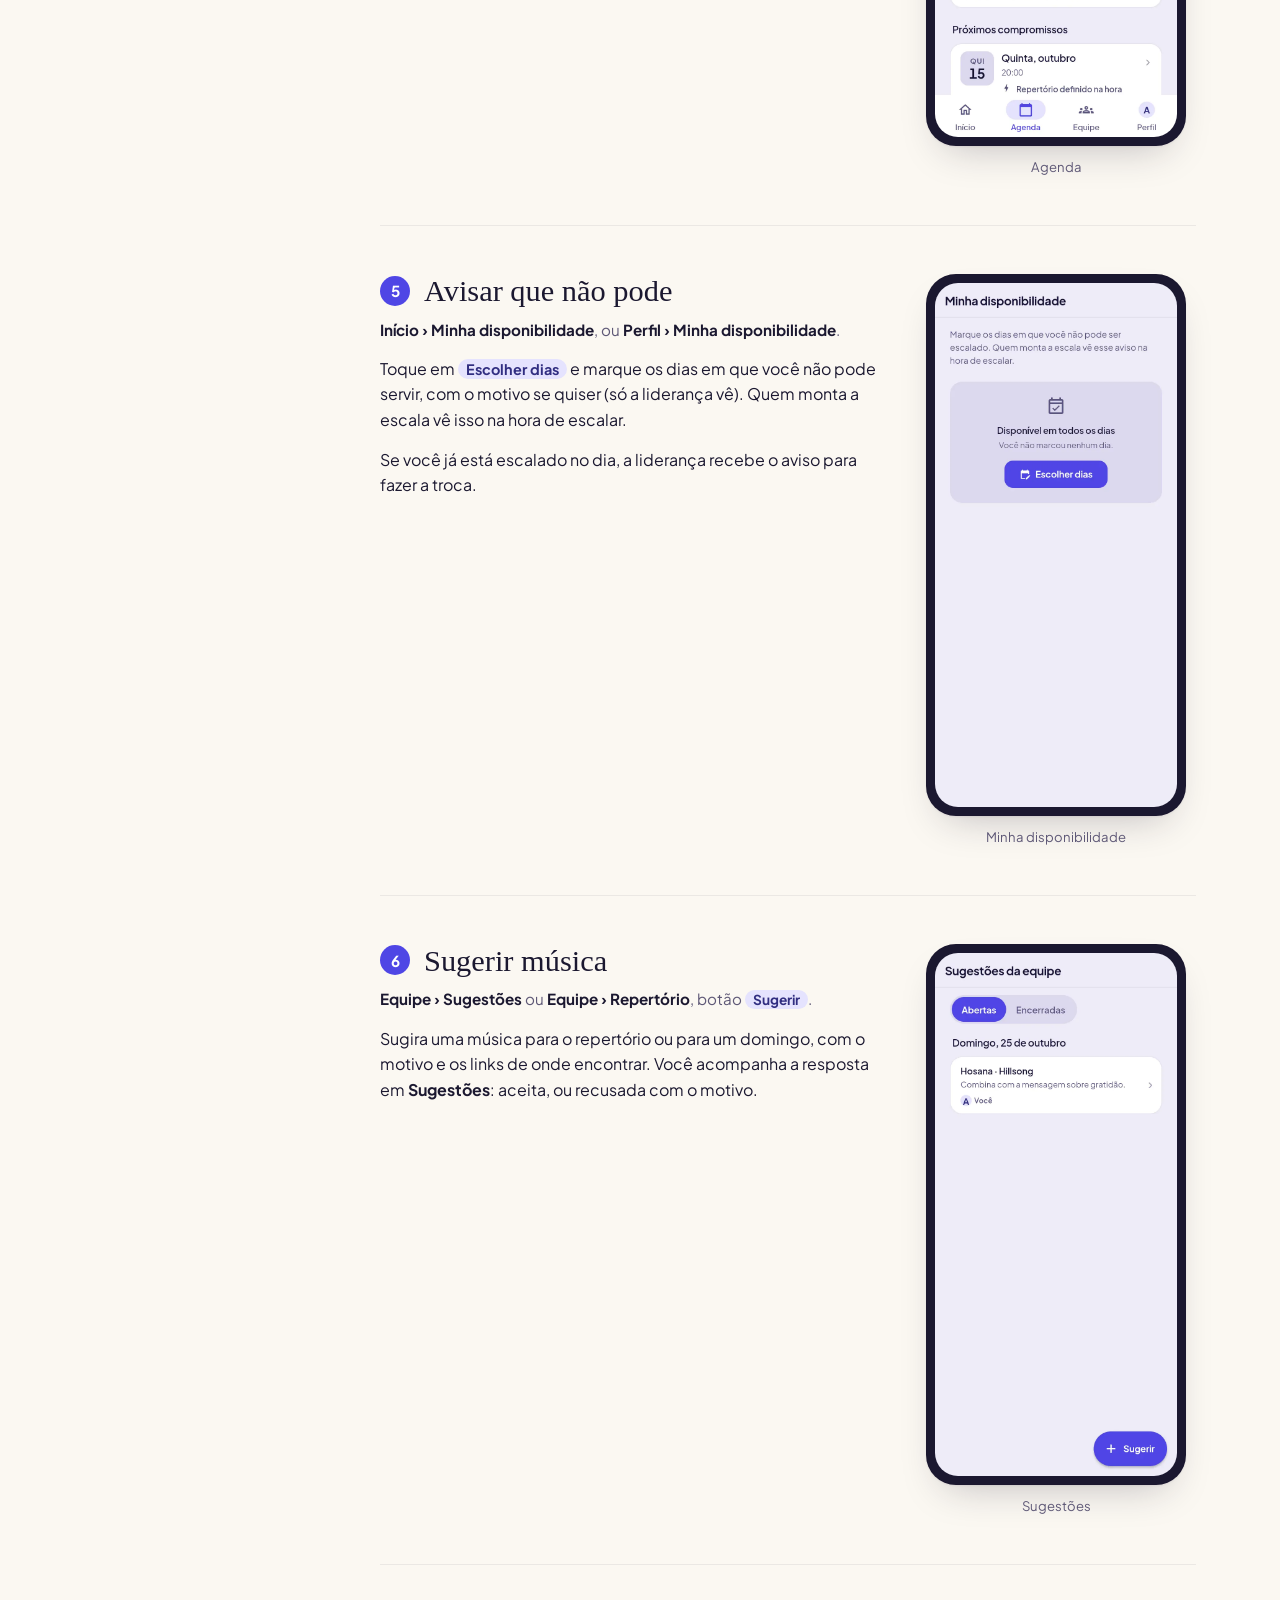
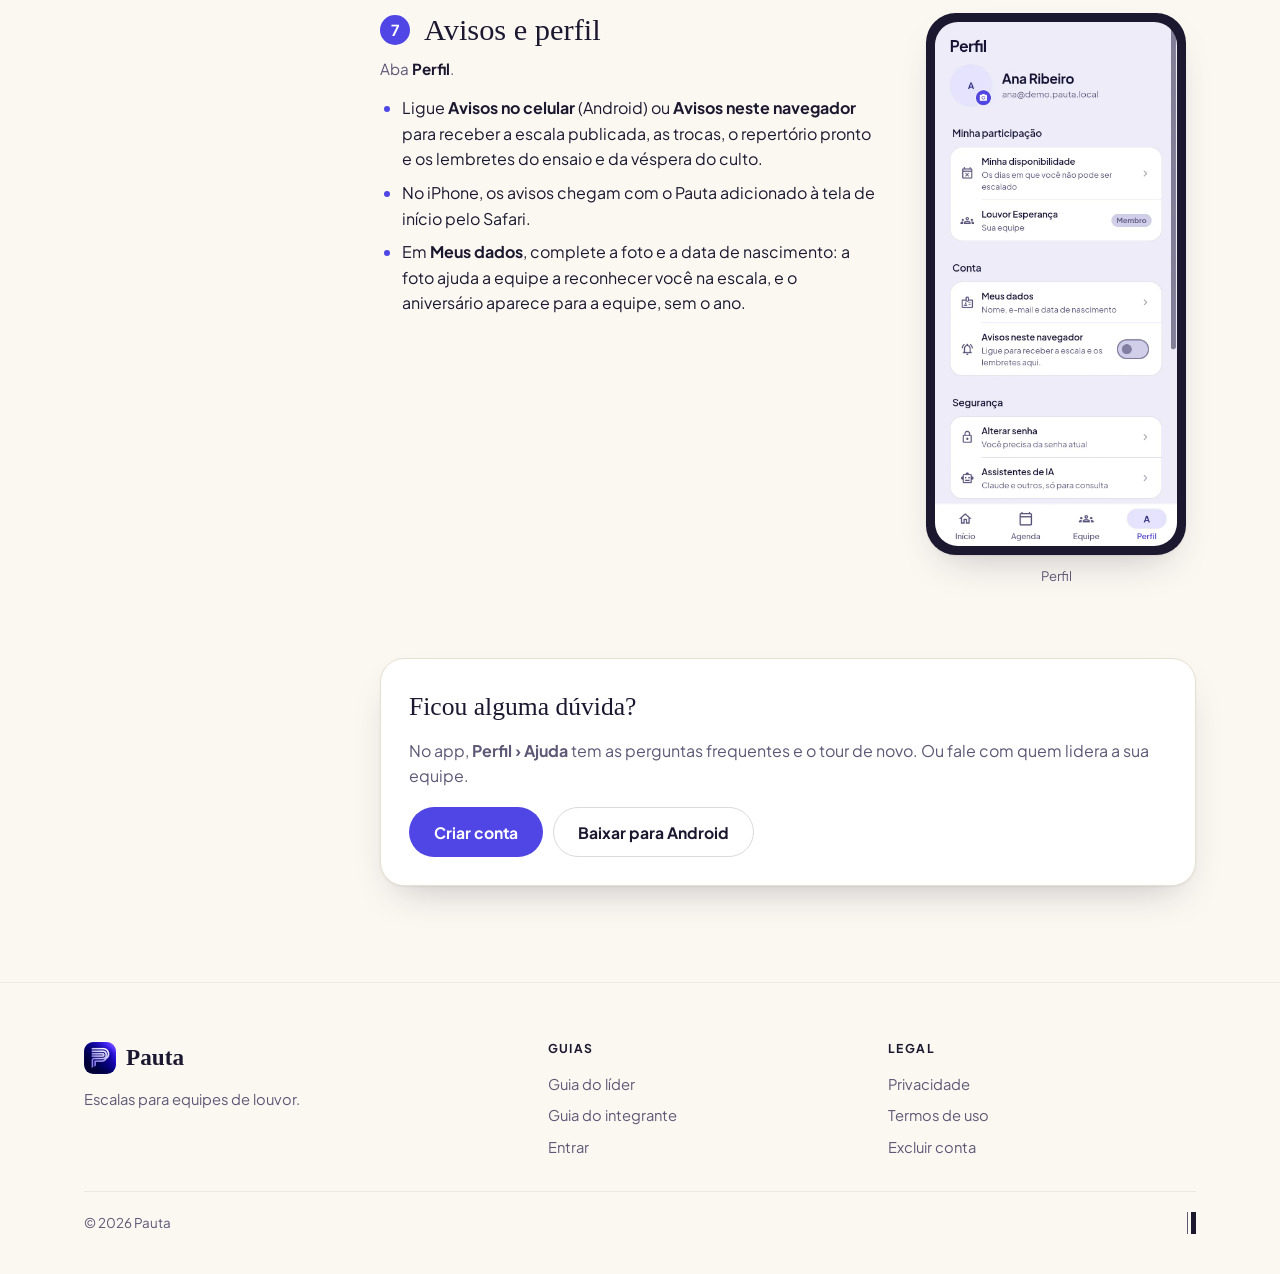
==== commit 26a82114: "Guia do integrante: acordes em graus, música tocada e tons do culto Co-Authored-By: Claude Fable 5.2" ====
--- a/guia/integrante.html
+++ b/guia/integrante.html
@@ -101,9 +101,11 @@
             <h2><span class="n">3</span>As músicas</h2>
             <p class="onde">Na escala, toque numa música.</p>
             <ul>
-              <li>Você vê o tom desta escala, o momento do culto e o número do hino, com os atalhos para <b>Cifra</b>, <b>Letra</b>, <b>YouTube</b> e <b>Spotify</b>. A cifra guardada no Pauta abre já no tom da escala, e os botões <kbd>−</kbd> e <kbd>+</kbd> mudam o tom só para você. Se quem lidera mudar o tom no ensaio, a cifra aberta muda junto. O botão de tocar, embaixo, faz a tela rolar sozinha; o botão da paleta, no alto, muda o tamanho da letra, o fundo (escuro, claro, papel ou preto) e a cor dos acordes, e a cifra das músicas de uma escala que você já abriu continua disponível sem internet.</li>
+              <li>Você vê o tom desta escala, o momento do culto e o número do hino, com os atalhos para <b>Cifra</b>, <b>Letra</b>, <b>YouTube</b> e <b>Spotify</b>. A cifra guardada no Pauta abre já no tom da escala, e os botões <kbd>−</kbd> e <kbd>+</kbd> mudam o tom só para você. Se quem lidera mudar o tom no ensaio, a cifra aberta muda junto. O botão de tocar, embaixo, faz a tela rolar sozinha; o botão da paleta, no alto, muda o tamanho da letra, o fundo (escuro, claro, papel ou preto) e a cor dos acordes, e tem <b>Acordes em graus</b>, que mostra I, IV, VIm no lugar das notas. A cifra das músicas de uma escala que você já abriu continua disponível sem internet.</li>
               <li>A <b>Letra</b> abre em tela cheia, com letra maior ou menor, e a tela fica acesa durante o culto.</li>
               <li>Na escala, <b>Ouvir as músicas no YouTube</b> toca todas em sequência, na ordem do culto.</li>
+              <li>No culto, toque no número da música para marcá-la como tocada: ela fica riscada e a próxima ganha destaque. Tocar de novo desfaz, e a marcação vale só no seu aparelho. No fim da cifra há o mesmo botão.</li>
+              <li>Embaixo das músicas de cada culto aparecem os tons em sequência, com um aviso quando há um salto de tom entre uma música e a seguinte.</li>
               <li>Música com o selo <b>Nova</b> é a que a equipe está aprendendo.</li>
             </ul>
             <p>O repertório inteiro da equipe fica em <b>Equipe › Repertório</b>.</p>
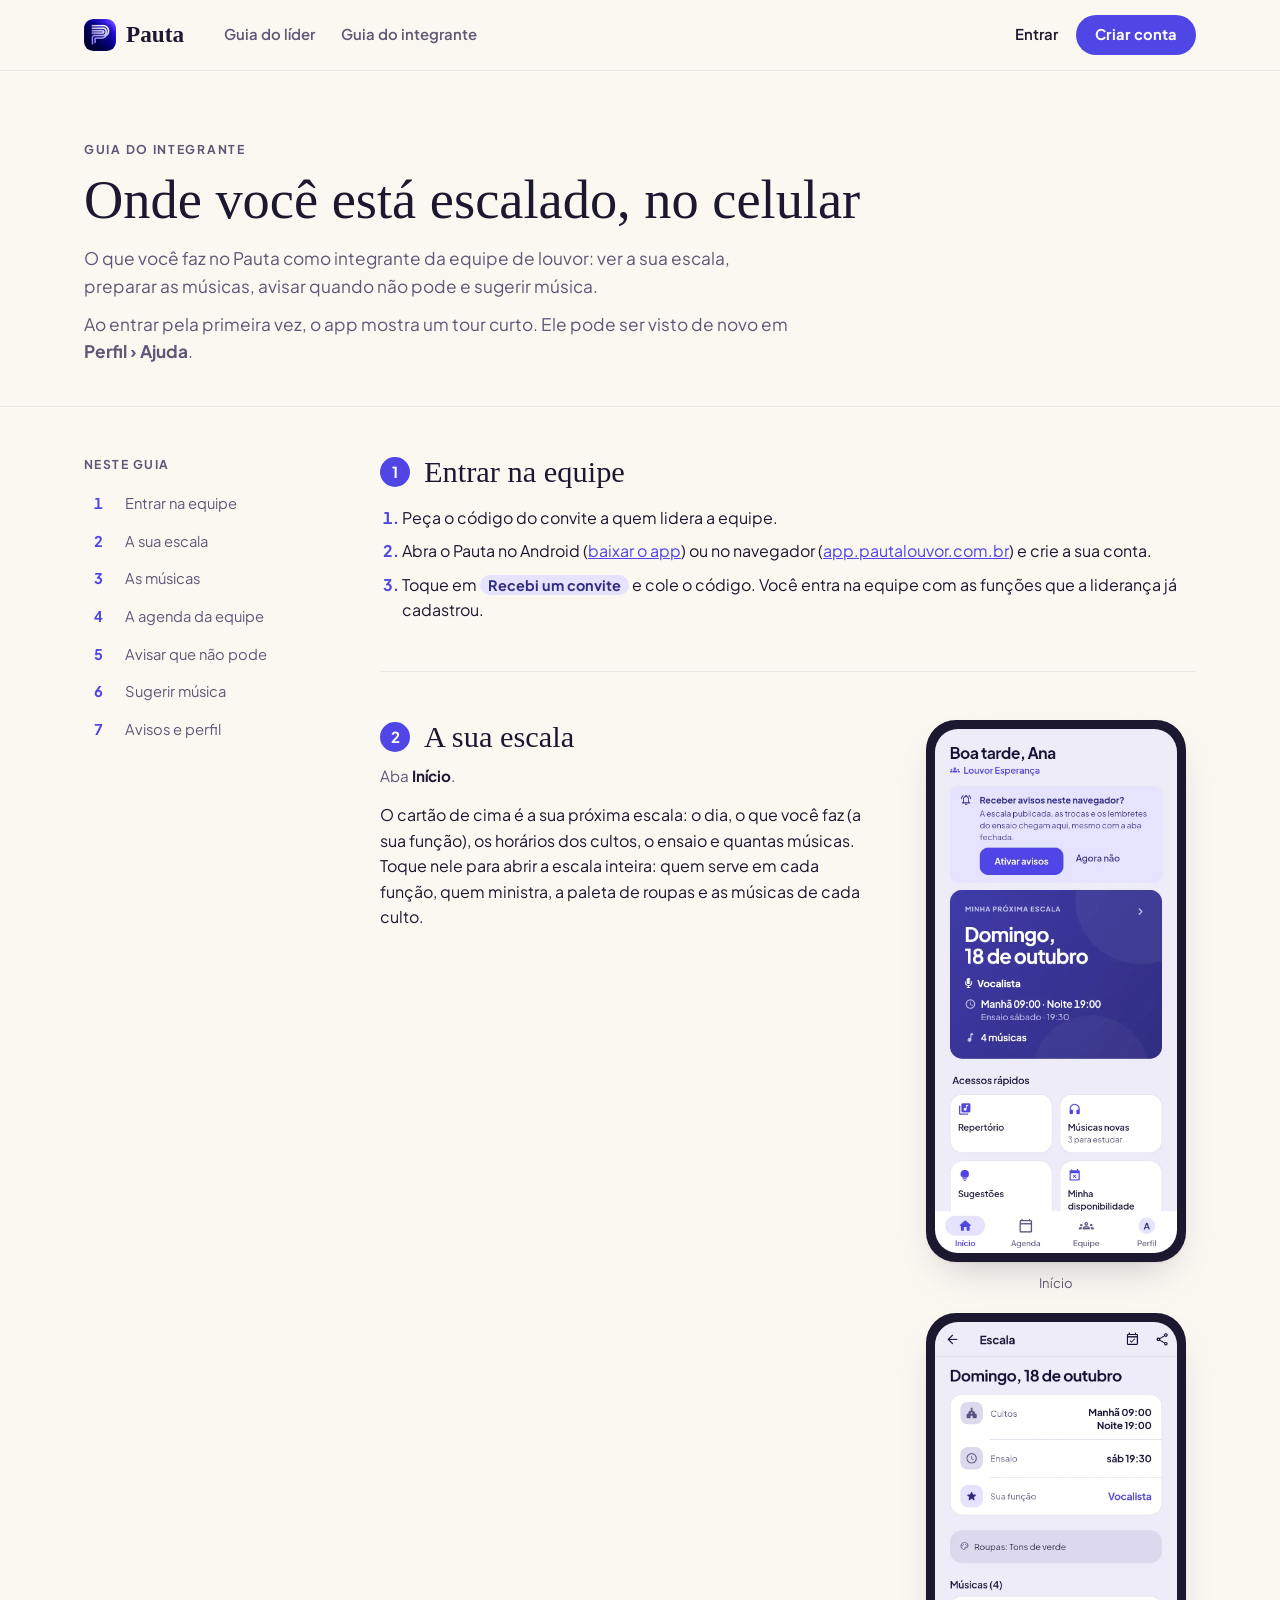
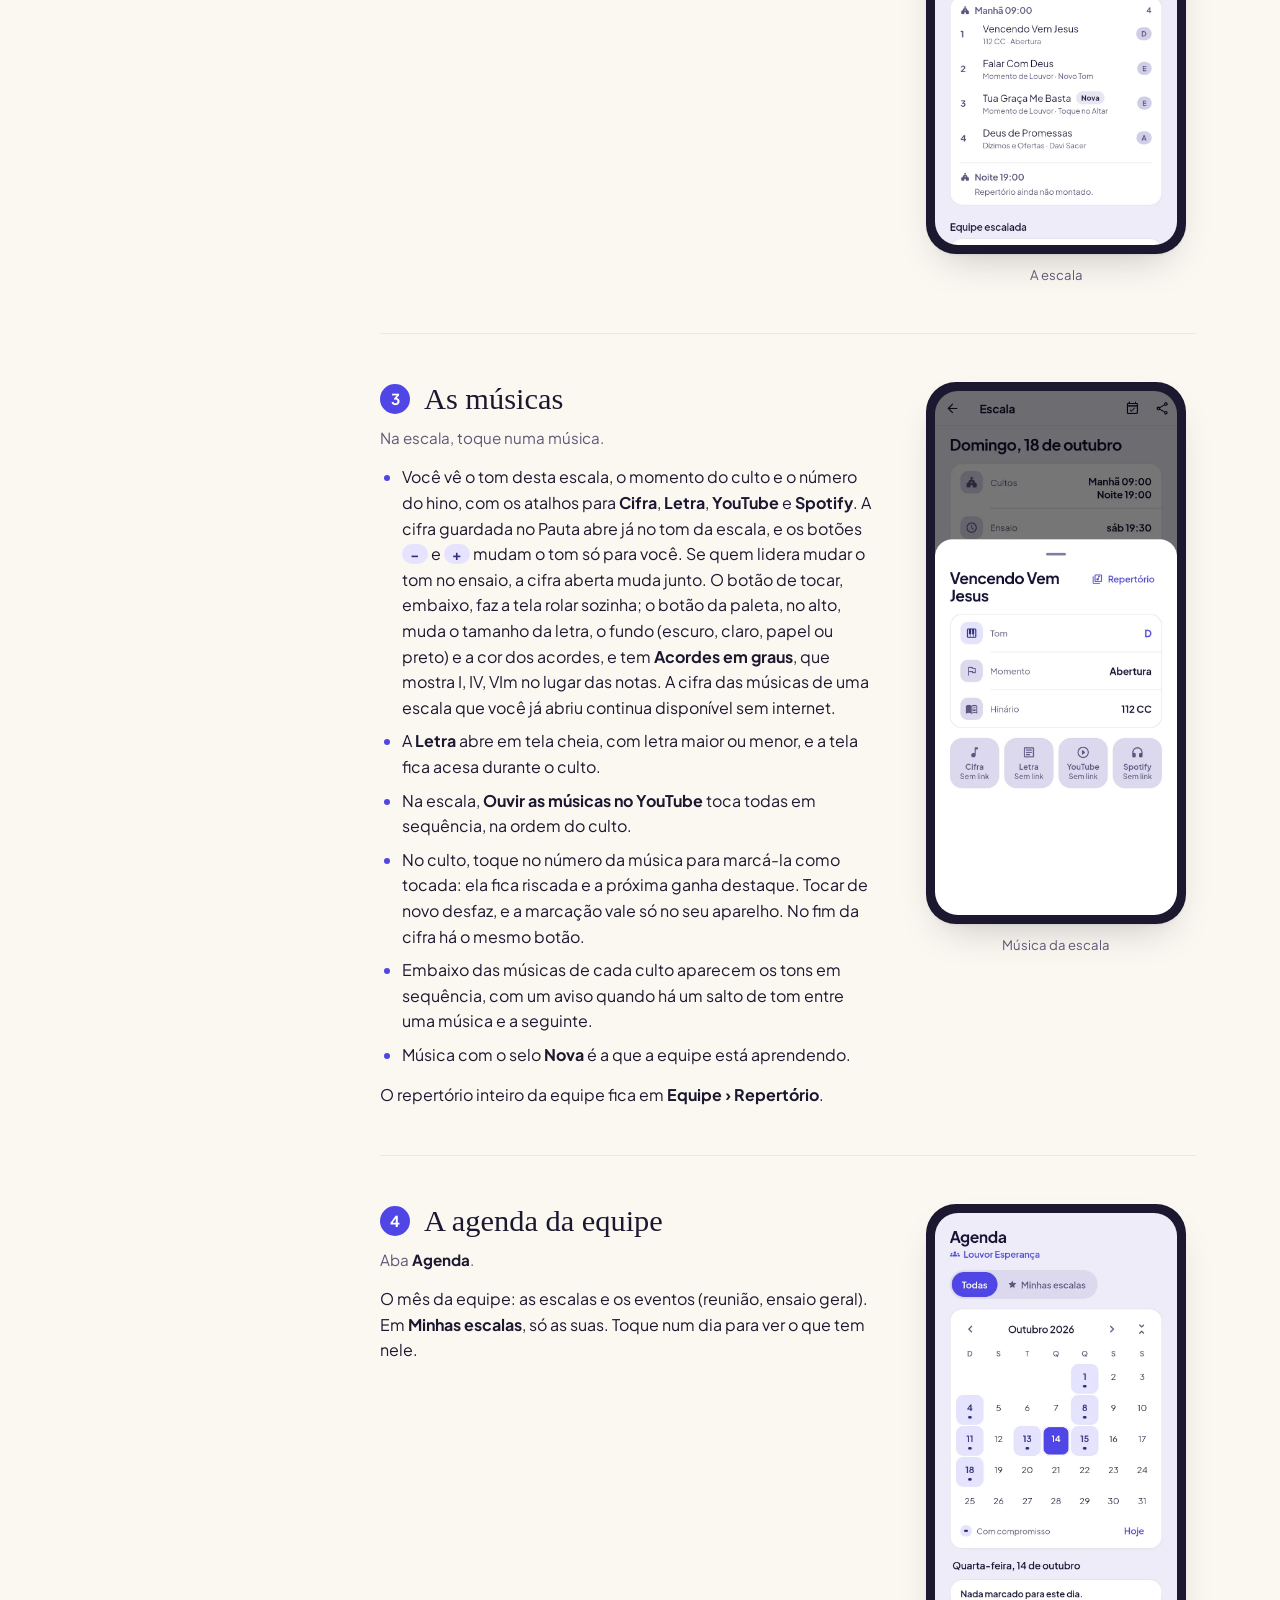
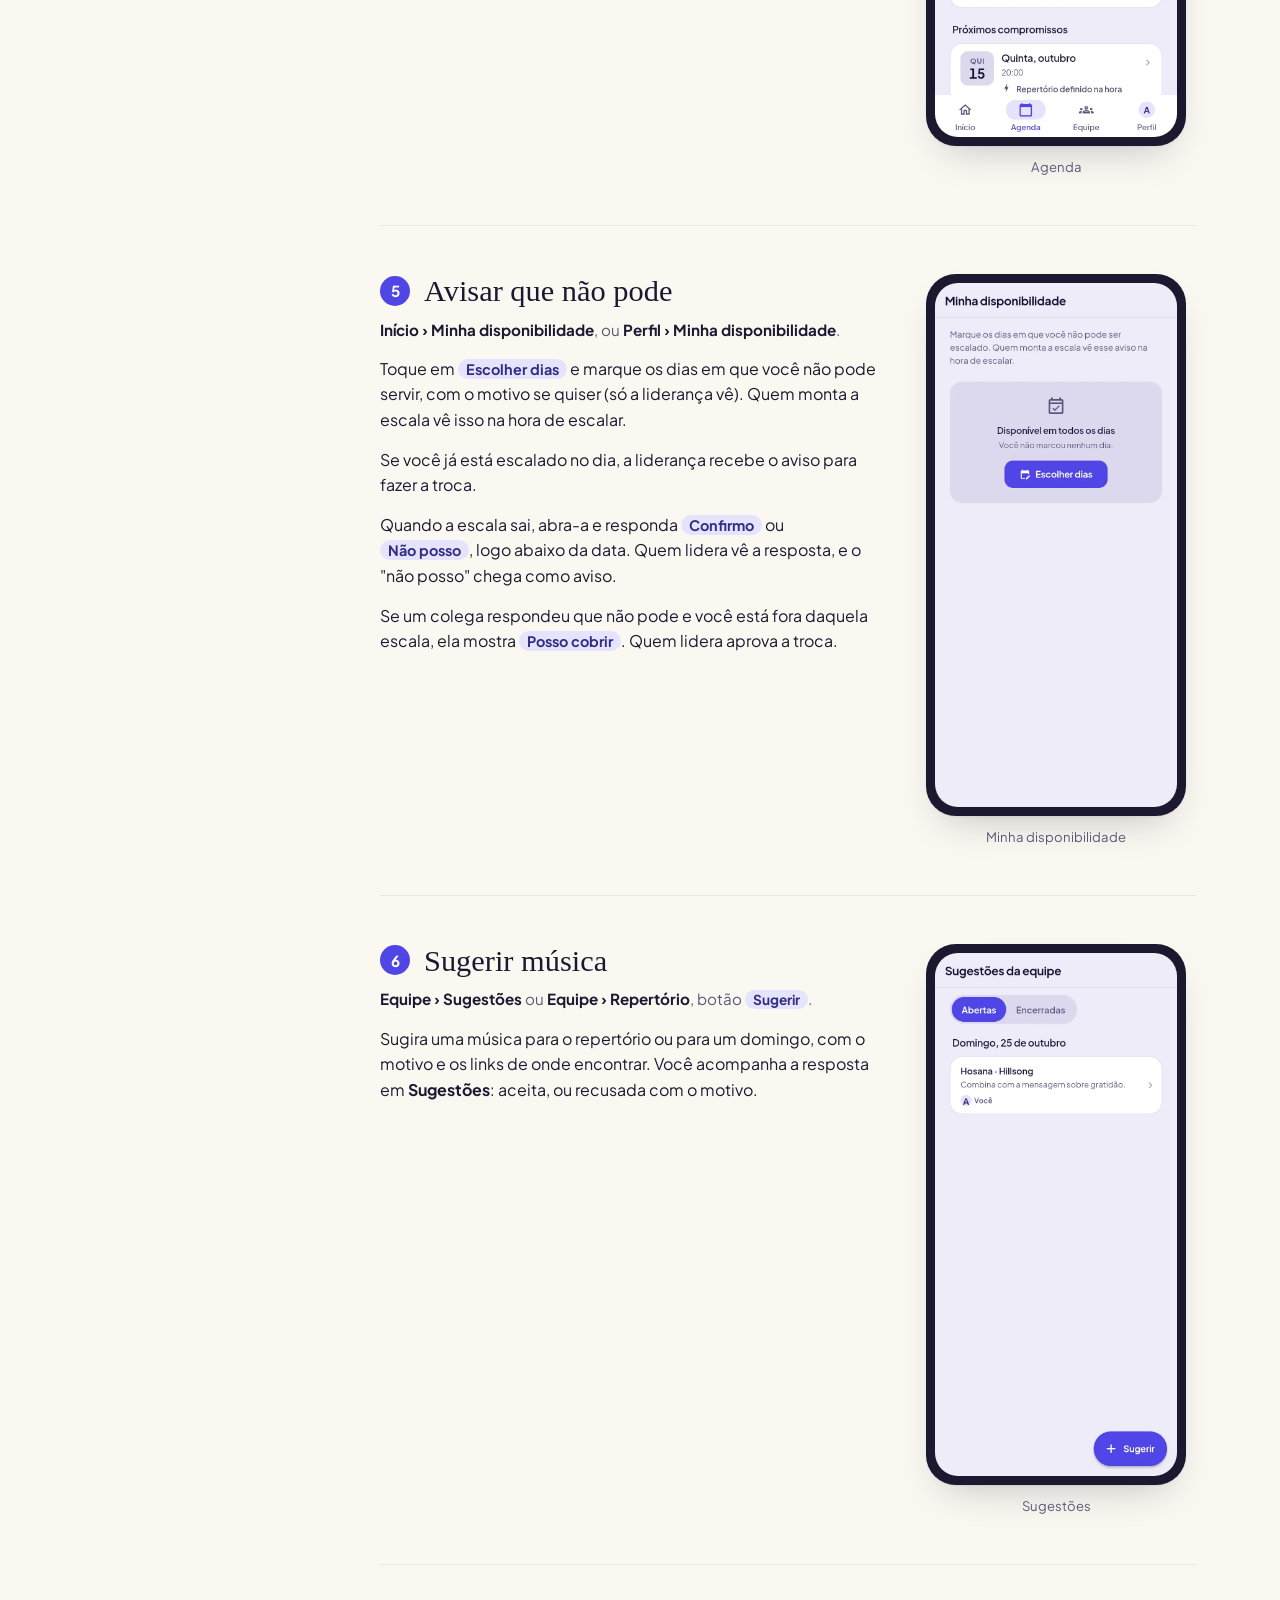
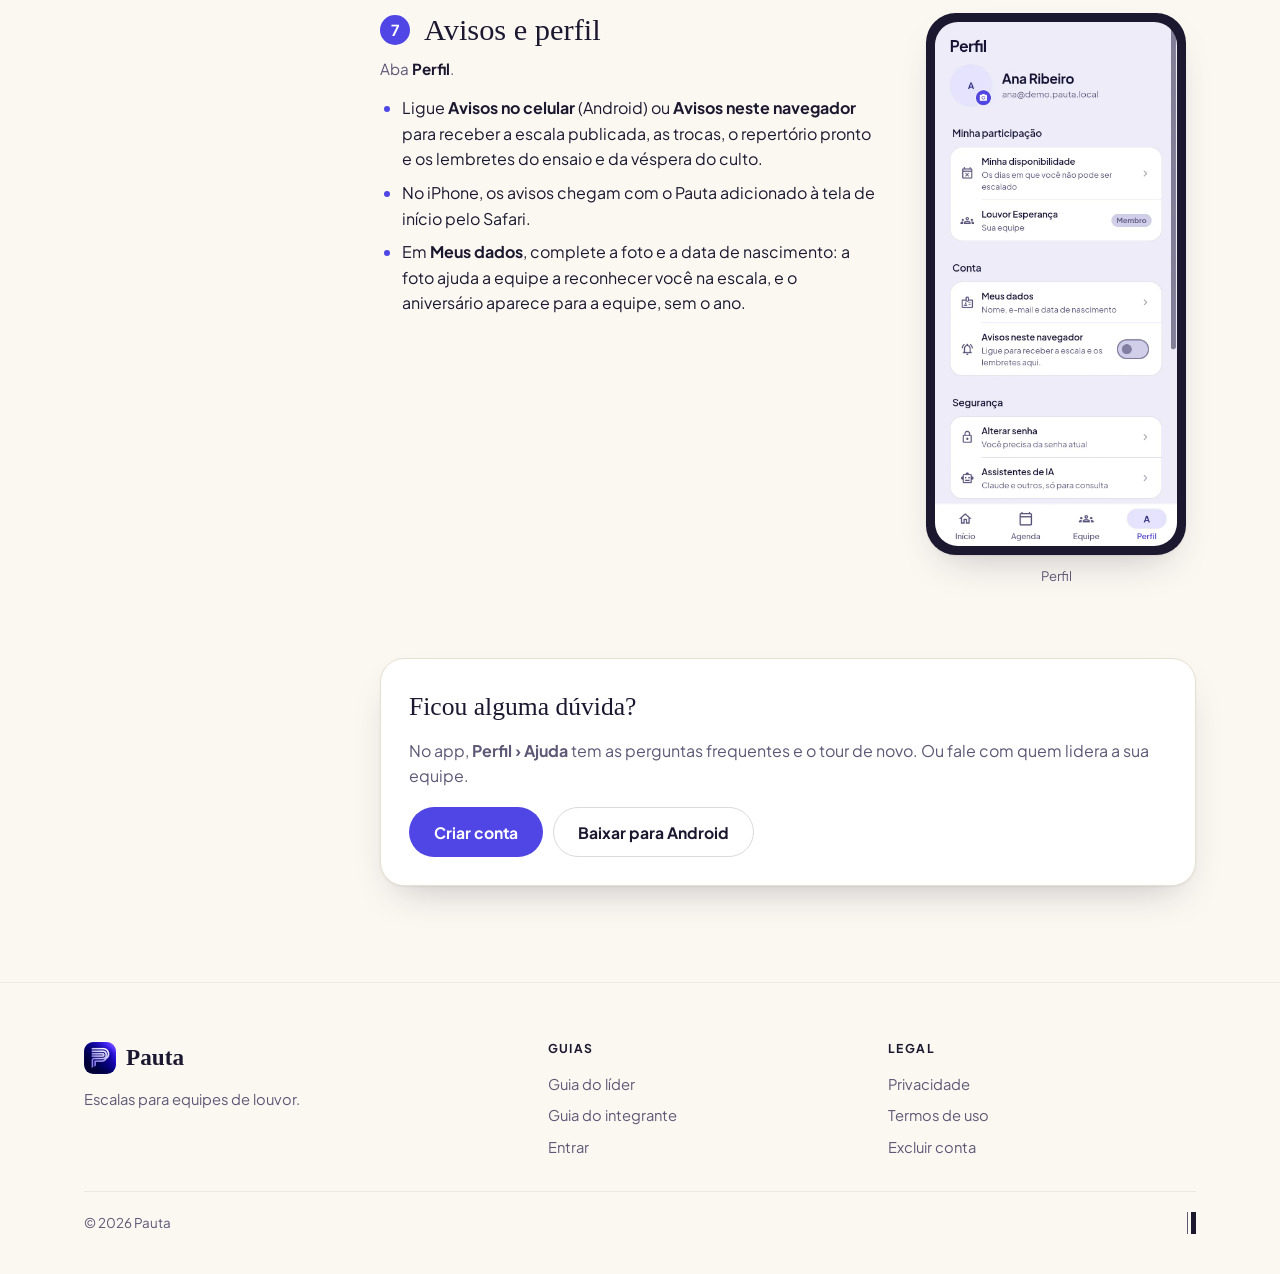
==== commit 291804fb: "Guias: presença, cobrir e link público Co-Authored-By: Claude Fable 5.2 <noreply@anthropic.com>" ====
--- a/guia/integrante.html
+++ b/guia/integrante.html
@@ -132,6 +132,8 @@
             <p class="onde"><b>Início › Minha disponibilidade</b>, ou <b>Perfil › Minha disponibilidade</b>.</p>
             <p>Toque em <kbd>Escolher dias</kbd> e marque os dias em que você não pode servir, com o motivo se quiser (só a liderança vê). Quem monta a escala vê isso na hora de escalar.</p>
             <p>Se você já está escalado no dia, a liderança recebe o aviso para fazer a troca.</p>
+            <p>Quando a escala sai, abra-a e responda <kbd>Confirmo</kbd> ou <kbd>Não posso</kbd>, logo abaixo da data. Quem lidera vê a resposta, e o "não posso" chega como aviso.</p>
+            <p>Se um colega respondeu que não pode e você está fora daquela escala, ela mostra <kbd>Posso cobrir</kbd>. Quem lidera aprova a troca.</p>
           </div>
           <div class="telas">
             <figure class="celular"><div class="moldura"><img src="/assets/img/guia/membro-disponibilidade-202610.webp" alt="Minha disponibilidade, com o botão Escolher dias" width="390" height="844" loading="lazy"></div><figcaption>Minha disponibilidade</figcaption></figure>
